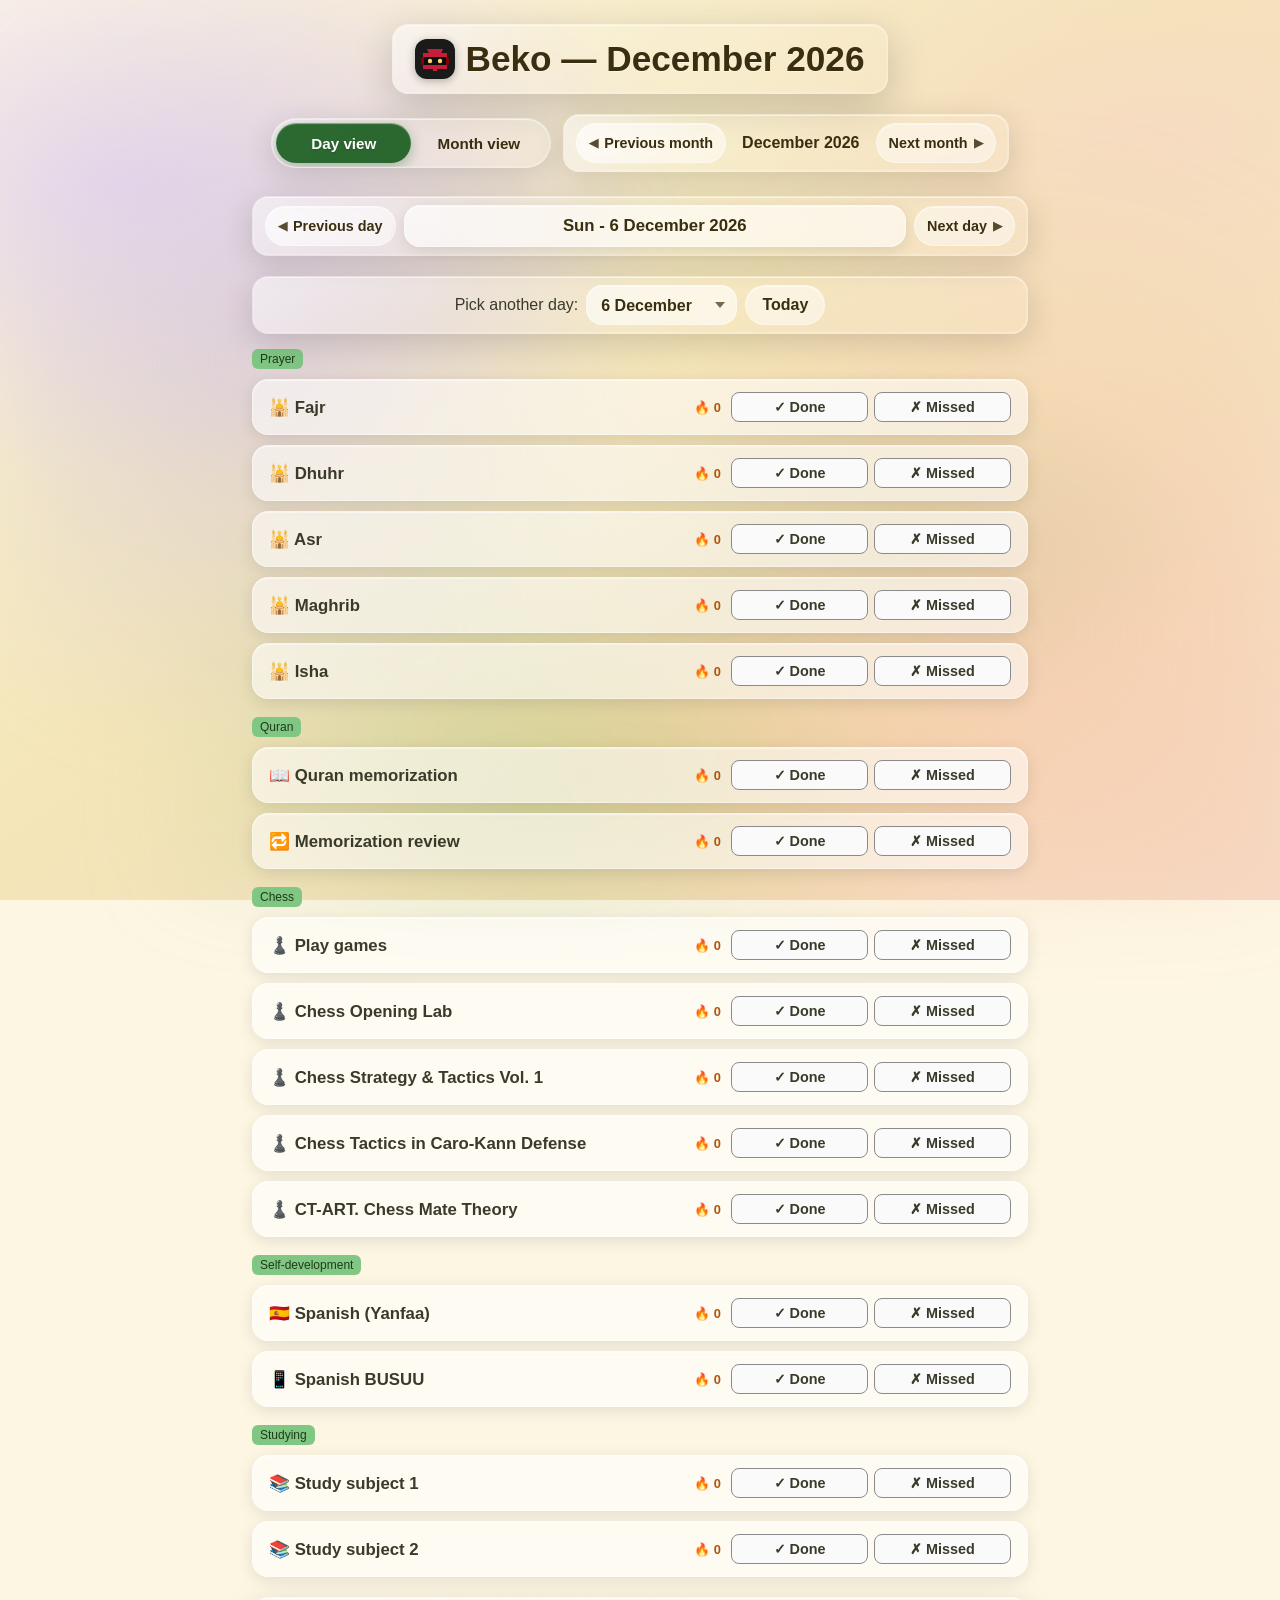
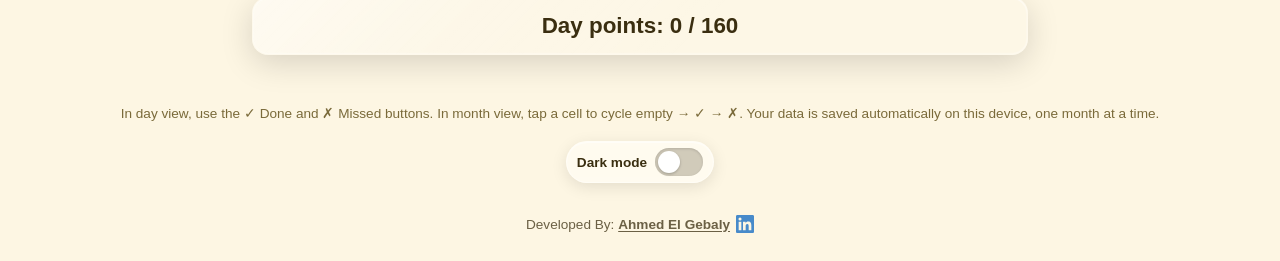
==== beko.html @ f01efa4e "Add Memo and Beko tracker pages; update index Add two full tracker pages: beko.html and memo.html (m" ====
<!DOCTYPE html>
<html lang="en" dir="ltr">
<head>
<meta charset="UTF-8">
<meta name="viewport" content="width=device-width, initial-scale=1.0">
<title>Beko Tracker</title>
<meta name="description" content="Monthly habit tracker — track your habits daily and monthly with Beko. Follow progress, day and month views, and local saving for your data.">
<meta name="theme-color" content="#1b5e20">

<!-- Open Graph (Facebook, WhatsApp, Telegram) -->
<meta property="og:type" content="website">
<meta property="og:site_name" content="Beko Tracker">
<meta property="og:locale" content="en_US">
<meta property="og:title" content="Beko Tracker">
<meta property="og:description" content="Track your habits daily and monthly — day and month views, progress summary, and local saving for your data.">
<meta property="og:url" content="https://ahmedgebaly.github.io/Trackers/">
<meta property="og:image" content="https://ahmedgebaly.github.io/Trackers/og-image.jpg">
<meta property="og:image:secure_url" content="https://ahmedgebaly.github.io/Trackers/og-image.jpg">
<meta property="og:image:type" content="image/jpeg">
<meta property="og:image:width" content="1200">
<meta property="og:image:height" content="630">
<meta property="og:image:alt" content="Beko Tracker">

<!-- Twitter / X Card -->
<meta name="twitter:card" content="summary_large_image">
<meta name="twitter:title" content="Beko Tracker">
<meta name="twitter:description" content="Track your habits daily and monthly — day and month views, progress summary, and local saving for your data.">
<meta name="twitter:image" content="https://ahmedgebaly.github.io/Trackers/og-image.jpg">
<meta name="twitter:image:alt" content="Beko Tracker">
<style>
  :root{
    --gold:#e8c46b;
    --green:#1b5e20;
    --lightgreen:#81c784;
    --bg1:#fdf6e3;
    --bg2:#f4e6b8;
    --bg-peach:#f7d9c4;
    --bg-lavender:#e4d4f5;
    --red:#d9534f;
    --blue:#3a6fb5;
    --cardbg:#fffdf5;
    --text:#3a3a2a;
    --text-dark:#3a2e10;
    --border:#d8c98a;
    --space-sm:8px;
    --space-md:12px;
    --space-lg:16px;
    --space-xl:24px;
    --radius:8px;
    --radius-md:12px;
    --radius-glass:16px;
    --nav-gap:12px;
    --nav-gap-sm:8px;
    --touch-min:40px;
    --lavender:#c4b5e0;
    --shadow:0 4px 15px rgba(0,0,0,0.1);
    --green-glass:rgba(27,94,32,0.92);
  }
  *{box-sizing:border-box;}
  html{
    overflow-x:hidden;
    max-width:100%;
  }
  body{
    font-family:'Segoe UI',Tahoma,sans-serif;
    background-color:var(--bg1);
    background-image:
      radial-gradient(ellipse 80% 60% at 10% 20%, rgba(228,212,245,0.7), transparent 55%),
      radial-gradient(ellipse 70% 50% at 90% 15%, rgba(247,217,196,0.75), transparent 50%),
      radial-gradient(ellipse 60% 45% at 50% 85%, rgba(232,196,107,0.35), transparent 55%),
      radial-gradient(ellipse 50% 40% at 70% 60%, rgba(143,191,122,0.25), transparent 50%),
      linear-gradient(145deg, var(--bg1) 0%, var(--bg2) 45%, var(--bg-peach) 100%);
    background-attachment:fixed;
    margin:0;padding:0;color:var(--text);
    min-height:100vh;
    position:relative;
    overflow-x:hidden;
    max-width:100%;
  }
  body::before{
    content:"";
    position:fixed;
    inset:0;
    z-index:-1;
    pointer-events:none;
    background:
      radial-gradient(circle at 20% 40%, rgba(196,181,224,0.45), transparent 35%),
      radial-gradient(circle at 80% 70%, rgba(247,180,150,0.35), transparent 40%),
      radial-gradient(circle at 40% 90%, rgba(143,191,122,0.3), transparent 35%);
    filter:blur(40px);
  }
  .liquid-glass{
    position:relative;
    isolation:isolate;
    background:rgba(255,255,255,0.12);
    backdrop-filter:blur(12px) saturate(180%) brightness(1.08);
    -webkit-backdrop-filter:blur(12px) saturate(180%) brightness(1.08);
    border:1px solid rgba(255,255,255,0.25);
    border-radius:var(--radius-glass);
    box-shadow:
      0 8px 32px rgba(0,0,0,0.15),
      inset 0 1px 1px rgba(255,255,255,0.6),
      inset 0 -1px 1px rgba(255,255,255,0.25),
      inset 1px 0 1px rgba(255,255,255,0.15),
      inset -1px 0 1px rgba(255,255,255,0.15);
    transition:all 0.25s ease;
  }
  .liquid-glass::after{
    content:"";
    position:absolute;
    inset:0;
    z-index:-1;
    border-radius:inherit;
    background:linear-gradient(135deg,
      rgba(255,255,255,0.45), rgba(255,255,255,0.08) 28%, transparent 58%);
    mix-blend-mode:screen;
    pointer-events:none;
  }
  .liquid-glass-lite{
    position:relative;
    isolation:isolate;
    background:rgba(255,255,255,0.55);
    backdrop-filter:blur(4px) saturate(140%);
    -webkit-backdrop-filter:blur(4px) saturate(140%);
    border:1px solid rgba(255,255,255,0.4);
    border-radius:var(--radius-glass);
    box-shadow:
      0 4px 16px rgba(0,0,0,0.1),
      inset 0 1px 1px rgba(255,255,255,0.55);
    transition:background-color 0.2s ease, box-shadow 0.2s ease, transform 0.15s ease;
  }
  @supports (backdrop-filter: url(#liquid-refract)){
    .liquid-glass{
      backdrop-filter:blur(4px) url(#liquid-refract);
      -webkit-backdrop-filter:blur(4px) url(#liquid-refract);
    }
  }
  @supports not (backdrop-filter: blur(1px)){
    .liquid-glass{
      background:rgba(255,253,245,0.92);
      backdrop-filter:none;
      -webkit-backdrop-filter:none;
    }
    .liquid-glass-lite{
      background:rgba(255,253,245,0.95);
      backdrop-filter:none;
      -webkit-backdrop-filter:none;
    }
  }
  html.theme-dark{
    --gold:#c9a84a;
    --green:#6bb86e;
    --lightgreen:#81c784;
    --bg1:#12141a;
    --bg2:#1a1d26;
    --bg-peach:#2a2230;
    --bg-lavender:#1e2438;
    --red:#e07a7a;
    --blue:#6ea8e8;
    --cardbg:#1e222c;
    --text:#e8e6e0;
    --text-dark:#f5f2ea;
    --border:#3a4050;
    --lavender:#9b8ec4;
    --green-glass:rgba(107,184,110,0.55);
    --shadow:0 8px 28px rgba(0,0,0,0.45);
  }
  html.theme-dark body{
    background-color:var(--bg1);
    background-image:
      radial-gradient(ellipse 80% 60% at 10% 20%, rgba(90,70,140,0.35), transparent 55%),
      radial-gradient(ellipse 70% 50% at 90% 15%, rgba(80,50,70,0.4), transparent 50%),
      radial-gradient(ellipse 60% 45% at 50% 85%, rgba(27,94,32,0.22), transparent 55%),
      radial-gradient(ellipse 50% 40% at 70% 60%, rgba(60,90,140,0.2), transparent 50%),
      linear-gradient(145deg, var(--bg1) 0%, var(--bg2) 45%, #161820 100%);
  }
  html.theme-dark body::before{
    background:
      radial-gradient(circle at 20% 40%, rgba(107,184,110,0.18), transparent 35%),
      radial-gradient(circle at 80% 70%, rgba(155,142,196,0.22), transparent 40%),
      radial-gradient(circle at 40% 90%, rgba(201,168,74,0.15), transparent 35%);
  }
  html.theme-dark .liquid-glass{
    background:rgba(255,255,255,0.08);
    border-color:rgba(255,255,255,0.18);
  }
  html.theme-dark .liquid-glass-lite{
    background:rgba(255,255,255,0.12);
    border-color:rgba(255,255,255,0.22);
  }
  html.theme-dark .nav-step-btn,
  html.theme-dark .btn-today{
    background:rgba(255,255,255,0.1);
    border-color:rgba(255,255,255,0.22);
    color:var(--text-dark);
  }
  html.theme-dark .nav-step-btn:hover,
  html.theme-dark .btn-today:hover{
    background:rgba(255,255,255,0.18);
  }
  html.theme-dark .select-wrap select{
    background:rgba(255,255,255,0.12);
    border-color:rgba(255,255,255,0.22);
    color:var(--text-dark);
  }
  html.theme-dark .table-wrap.heatmap-glass{
    background:rgba(30,34,44,0.96);
    backdrop-filter:none;
    -webkit-backdrop-filter:none;
  }
  html.theme-dark .table-wrap.heatmap-glass::after{
    display:none;
  }
  html.theme-dark .table-legend-bar{
    background:#1e222c;
    border-color:rgba(255,255,255,0.14);
    box-shadow:0 2px 12px rgba(0,0,0,0.35);
  }
  html.theme-dark .day-header-row th{
    background:#4a3f1f;
  }
  html.theme-dark .day-header-row th.habit-col{
    background:#4a3f1f;
  }
  html.theme-dark .heatmap-glass th,
  html.theme-dark .heatmap-glass td{
    border-color:rgba(255,255,255,0.18);
  }
  html.theme-dark thead th{
    background:#4a3f1f;
    backdrop-filter:none;
    -webkit-backdrop-filter:none;
    transform:translateZ(0);
    -webkit-transform:translateZ(0);
  }
  html.theme-dark .habit-cell{
    background:#1e222c;
    backdrop-filter:none;
    -webkit-backdrop-filter:none;
    transform:translateZ(0);
    -webkit-transform:translateZ(0);
    box-shadow:-1px 0 0 #1e222c, 1px 0 0 #1e222c;
  }
  html.theme-dark th.habit-col{
    background:#4a3f1f;
    backdrop-filter:none;
    -webkit-backdrop-filter:none;
    transform:translateZ(0);
    -webkit-transform:translateZ(0);
    box-shadow:-1px 0 0 #4a3f1f, 1px 0 0 #4a3f1f;
  }
  html.theme-dark .cat-group-row .cat-group-label{
    box-shadow:-1px 0 0 rgba(30,50,32,0.98), 1px 0 0 rgba(30,50,32,0.98);
  }
  html.theme-dark .day-cell.heat-empty{
    background:rgba(60,66,80,0.55);
  }
  html.theme-dark .day-cell.heat-done{
    background:var(--green);
  }
  html.theme-dark .day-cell.heat-missed{
    background:var(--red);
    color:#fff;
  }
  html.theme-dark .day-cell.heat-empty:hover{background:rgba(80,88,104,0.7);}
  html.theme-dark .day-cell.heat-done:hover{background:#5aa35d;}
  html.theme-dark .day-cell.heat-missed:hover{background:#c96b6b;}
  html.theme-dark .day-cell.friday-col.heat-empty{background:rgba(55,60,72,0.6);}
  html.theme-dark .day-cell.friday-col.heat-done{background:var(--green);color:#fff;}
  html.theme-dark .day-cell.friday-col.heat-missed{background:var(--red);color:#fff;}
  html.theme-dark .legend-swatch.empty{background:rgba(60,66,80,0.8);border-color:rgba(100,110,130,0.6);}
  html.theme-dark .legend-swatch.done{background:var(--green);}
  html.theme-dark .day-cell.today-col.heat-done{
    background:var(--green);
    box-shadow:inset 0 0 0 2px #fff;
  }
  html.theme-dark .legend-swatch.missed{background:var(--red);border-color:var(--red);color:#fff;}
  html.theme-dark .day-cell.today-col.heat-missed{
    background:var(--red);
    box-shadow:inset 0 0 0 2px #fff;
  }
  html.theme-dark .points-row td{background:rgba(201,168,74,0.2);}
  html.theme-dark .points-row td.habit-cell{
    background:#3a3420;
    box-shadow:-1px 0 0 #3a3420, 1px 0 0 #3a3420;
  }
  html.theme-dark th.friday-col,
  html.theme-dark td.friday-col,
  html.theme-dark .points-row td.friday-col{
    background:rgba(255,255,255,0.06);
  }
  html.theme-dark thead th.friday-col{
    background:#3f3a28;
  }
  html.theme-dark .cat-group-row .cat-group-label,
  html.theme-dark .cat-group-row .cat-group-span{
    background:rgba(30,50,32,0.98);
    color:#c8efc0;
  }
  html.theme-dark .habit-streak{color:#f0c14b;}
  html.theme-dark .modal{
    background:rgba(30,34,44,0.95);
    color:var(--text);
  }
  html.theme-dark .footer-note{color:rgba(232,230,224,0.7);}
  html.theme-dark .view-toggle-pill{
    background:var(--green);
    box-shadow:
      0 4px 14px rgba(107,184,110,0.35),
      inset 0 1px 1px rgba(255,255,255,0.35);
  }
  .theme-switch-wrap{
    display:flex;
    justify-content:center;
    padding:0 var(--space-md) var(--space-xl);
  }
  .theme-switch{
    display:inline-flex;
    align-items:center;
    justify-content:center;
    gap:8px;
    padding:6px 10px;
    border-radius:999px;
    cursor:pointer;
    user-select:none;
    color:var(--text-dark);
    font-weight:600;
    font-size:0.85rem;
    min-height:var(--touch-min);
  }
  .theme-switch-label{white-space:nowrap;}
  .theme-switch input{
    position:absolute;
    opacity:0;
    width:0;
    height:0;
    margin:0;
  }
  .theme-switch-track{
    position:relative;
    flex-shrink:0;
    width:48px;
    height:28px;
    border-radius:999px;
    background:rgba(90,80,50,0.28);
    box-shadow:inset 0 1px 3px rgba(0,0,0,0.15);
    transition:background-color 200ms ease;
  }
  .theme-switch-track::after{
    content:"";
    position:absolute;
    top:3px;
    inset-inline-start:3px;
    width:22px;
    height:22px;
    border-radius:50%;
    background:#fff;
    box-shadow:0 1px 3px rgba(0,0,0,0.25);
    transition:inset-inline-start 200ms ease;
  }
  .theme-switch input:checked + .theme-switch-track{
    background:var(--green);
  }
  .theme-switch input:checked + .theme-switch-track::after{
    inset-inline-start:calc(100% - 25px);
  }
  .theme-switch input:focus-visible + .theme-switch-track{
    outline:2px solid var(--green);
    outline-offset:2px;
  }
  html.theme-dark .theme-switch-track{
    background:rgba(255,255,255,0.2);
  }
  .theme-toggle{
    min-height:var(--touch-min);
    padding:8px 14px;
    border-radius:999px;
    font-weight:600;
    font-size:0.9rem;
    color:var(--text-dark);
    cursor:pointer;
  }
  .theme-toggle:active{transform:scale(0.96);}
  button:focus-visible,
  select:focus-visible,
  input:focus-visible,
  textarea:focus-visible,
  .day-cell:focus-visible{
    outline:2px solid var(--green);
    outline-offset:2px;
  }
  .header{
    text-align:center;
    padding:var(--space-xl) var(--space-md) var(--space-sm);
  }
  .app-title{
    display:inline-flex;
    align-items:center;
    justify-content:center;
    gap:10px;
    font-size:2.2rem;
    color:var(--text-dark);
    text-shadow:0 1px 0 rgba(255,255,255,0.5);
    margin:0 0 var(--space-md);
    padding:14px 22px;
    box-shadow:
      0 12px 40px rgba(0,0,0,0.18),
      inset 0 1px 1px rgba(255,255,255,0.6),
      inset 0 -1px 1px rgba(255,255,255,0.25);
  }
  .app-title-badge{
    display:inline-flex;
    align-items:center;
    justify-content:center;
    width:40px;
    height:40px;
    flex-shrink:0;
    border-radius:12px;
    background:transparent;
    box-shadow:0 2px 8px rgba(0,0,0,0.28);
    overflow:hidden;
  }
  .app-title-badge svg{
    width:40px;
    height:40px;
    display:block;
  }
  .top-bar{
    display:flex;
    justify-content:center;
    align-items:center;
    gap:var(--nav-gap);
    flex-wrap:wrap;
    margin:0 auto var(--space-xl);
    padding:0 var(--space-md);
  }
  select, input[type="number"], input[type="text"], button{
    padding:8px 14px;
    border-radius:var(--radius);
    border:1px solid var(--green);
    font-size:1rem;
    background:var(--cardbg);
    cursor:pointer;
    font-family:inherit;
  }
  input[type="text"]{cursor:text;}
  button.primary{
    background:var(--green);
    color:#fff;
    border:none;
  }
  button.primary:hover{background:#145218;}
  button.danger{
    background:var(--red);
    color:#fff;
    border:none;
  }
  button.danger:hover{background:#c9302c;}
  .view-toggle{
    position:relative;
    display:grid;
    grid-template-columns:1fr 1fr;
    align-items:stretch;
    gap:0;
    padding:4px;
    border-radius:999px;
    min-width:min(100%, 280px);
    overflow:hidden;
  }
  .view-toggle-pill{
    position:absolute;
    inset-block:4px;
    inset-inline-start:4px;
    width:calc(50% - 4px);
    border-radius:999px;
    background:var(--green-glass);
    backdrop-filter:blur(6px) saturate(160%) brightness(1.1);
    -webkit-backdrop-filter:blur(6px) saturate(160%) brightness(1.1);
    box-shadow:
      0 4px 14px rgba(27,94,32,0.35),
      inset 0 1px 1px rgba(255,255,255,0.45);
    transition:transform 280ms cubic-bezier(0.34, 1.56, 0.64, 1);
    pointer-events:none;
    z-index:0;
  }
  .view-toggle[data-mode="month"] .view-toggle-pill{
    transform:translateX(calc(-100% - 4px));
  }
  .view-toggle-btn{
    position:relative;
    z-index:1;
    min-height:var(--touch-min);
    padding:8px 16px;
    border:none;
    border-radius:999px;
    background:transparent;
    color:var(--text-dark);
    font-weight:600;
    font-size:0.95rem;
    transition:color 200ms ease;
  }
  .view-toggle[data-mode="day"] #showDayBtn,
  .view-toggle[data-mode="month"] #showMonthBtn{
    color:#fff;
    text-shadow:0 1px 2px rgba(0,0,0,0.2);
  }
  .nav-step-btn{
    display:inline-flex;
    align-items:center;
    justify-content:center;
    gap:6px;
    min-height:var(--touch-min);
    min-width:var(--touch-min);
    padding:8px 12px;
    border:1px solid rgba(255,255,255,0.4);
    border-radius:999px;
    background:rgba(255,255,255,0.45);
    backdrop-filter:blur(4px) saturate(140%);
    -webkit-backdrop-filter:blur(4px) saturate(140%);
    color:var(--text-dark);
    font-weight:600;
    font-size:0.9rem;
    box-shadow:inset 0 1px 1px rgba(255,255,255,0.5);
    transition:background-color 160ms ease, border-color 160ms ease, transform 0.15s ease;
  }
  .nav-step-btn:hover{
    background:rgba(255,255,255,0.65);
    border-color:rgba(255,255,255,0.55);
  }
  .nav-step-btn:active{
    transform:scale(0.96);
  }
  .nav-step-icon{
    font-size:0.75rem;
    line-height:1;
    opacity:0.85;
  }
  .month-panel{display:none;}
  .month-panel.is-visible{
    display:block;
    animation:view-enter 280ms ease both;
  }
  .day-view{display:none;max-width:800px;margin:0 auto 30px;padding:0 var(--space-md);}
  .day-view.is-visible{
    display:block;
    animation:view-enter 280ms ease both;
  }
  @keyframes view-enter{
    from{opacity:0;transform:translateY(12px);}
    to{opacity:1;transform:translateY(0);}
  }
  .month-heatmap-shell{
    margin:0 var(--space-md) 30px;
    max-width:calc(100% - 2 * var(--space-md));
  }
  .table-wrap{
    overflow-x:auto;
    margin:0;
    max-width:100%;
    padding:var(--space-md);
    -webkit-overflow-scrolling:touch;
  }
  .table-wrap.heatmap-glass{
    /* No horizontal padding — sticky habit column must sit flush (avoids gap while scrolling) */
    padding:var(--space-md) 0;
    background:rgba(255,253,245,0.96);
    border-color:rgba(58,46,16,0.35);
    backdrop-filter:none;
    -webkit-backdrop-filter:none;
  }
  .table-wrap.heatmap-glass::after{
    display:none;
  }
  .table-legend-bar{
    position:sticky;
    top:0;
    z-index:6;
    box-sizing:border-box;
    width:100%;
    padding:10px 12px;
    margin-bottom:8px;
    background:#fffdf5;
    border:1px solid rgba(58,46,16,0.2);
    border-radius:12px;
    box-shadow:0 2px 10px rgba(0,0,0,0.06);
    display:flex;
    justify-content:center;
    align-items:center;
  }
  .table-legend{
    display:flex;
    flex-wrap:nowrap;
    justify-content:center;
    align-items:center;
    gap:14px;
    width:auto;
    margin:0 auto;
    font-size:0.88rem;
    font-weight:600;
    color:var(--text-dark);
    white-space:nowrap;
  }
  .table-legend span{
    display:inline-flex;
    align-items:center;
    gap:5px;
    flex:0 0 auto;
    white-space:nowrap;
  }
  thead tr.day-header-row th{
    top:0;
  }
  thead tr.day-header-row th.habit-col{
    background:#e8c46b;
  }
  .heatmap-glass table{
    border-collapse:separate;
    border-spacing:0;
    width:100%;
    min-width:1100px;
    background:transparent;
    border-radius:12px;
    box-shadow:none;
  }
  table{
    border-collapse:separate;
    border-spacing:0;
    width:100%;
    min-width:1100px;
    background:transparent;
    border-radius:10px;
  }
  th, td{
    border:1px solid rgba(90,80,50,0.45);
    text-align:center;
    padding:6px 4px;
    font-size:0.85rem;
    background:transparent;
  }
  .heatmap-glass th,
  .heatmap-glass td{
    border-color:rgba(58,46,16,0.4);
  }
  thead th{
    background:#e8c46b;
    color:var(--text-dark);
    font-weight:bold;
    position:sticky;
    top:0;
    z-index:2;
    backdrop-filter:none;
    -webkit-backdrop-filter:none;
    transform:translateZ(0);
    -webkit-transform:translateZ(0);
  }
  thead th .day-name,
  thead th .day-num{
    display:block;
    line-height:1.2;
  }
  thead th .day-name{
    font-size:0.7rem;
    font-weight:600;
    opacity:0.85;
  }
  thead th .day-num{
    font-size:0.9rem;
  }
  thead th.habit-col{
    z-index:3;
  }
  .habit-cell, th.habit-col{
    text-align:left;
    padding-left:10px;
    font-weight:bold;
    background:#fffaf0;
    min-width:160px;
    white-space:nowrap;
    position:sticky;
    left:0;
    z-index:1;
    backdrop-filter:none;
    -webkit-backdrop-filter:none;
    transform:translateZ(0);
    -webkit-transform:translateZ(0);
    /* Seal sub-pixel gaps on both sides of the sticky habit column while scrolling */
    box-shadow:-1px 0 0 #fffaf0, 1px 0 0 #fffaf0;
  }
  th.habit-col{
    background:#e8c46b;
    z-index:3;
    box-shadow:-1px 0 0 #e8c46b, 1px 0 0 #e8c46b;
  }
  .habit-streak{
    display:inline-block;
    font-size:0.8rem;
    font-weight:bold;
    color:#b45309;
    margin-inline-start:6px;
    white-space:nowrap;
  }
  .day-cell{
    cursor:pointer;
    font-size:1.1rem;
    user-select:none;
    min-width:32px;
    height:32px;
    transition:background 0.2s, color 0.2s, box-shadow 0.2s;
  }
  .day-cell.heat-empty{
    background:rgba(235,237,240,0.45);
    color:transparent;
    box-shadow:inset 0 0 0 1px rgba(58,46,16,0.2);
  }
  .day-cell.heat-done{
    background:var(--green);
    color:#fff;
    font-weight:bold;
  }
  .day-cell.heat-missed{
    background:var(--red);
    color:#fff;
    font-weight:bold;
  }
  .day-cell.heat-empty:hover{background:rgba(208,215,222,0.65);}
  .day-cell.heat-done:hover{background:#145218;}
  .day-cell.heat-missed:hover{background:#c9302c;}
  .day-cell.today-col.heat-empty{
    box-shadow:inset 0 0 0 2px var(--gold);
  }
  .day-cell.today-col.heat-done{
    box-shadow:inset 0 0 0 2px #fff;
    background:var(--green);
  }
  .day-cell.today-col.heat-missed{
    box-shadow:inset 0 0 0 2px #fff;
    background:var(--red);
  }
  th.today-col{box-shadow:inset 0 -3px 0 var(--green);}
  .mark-check{color:var(--green);font-weight:bold;}
  .legend-swatch{
    display:inline-block;
    width:14px;height:14px;
    border-radius:3px;
    vertical-align:middle;
  }
  .legend-swatch.empty{background:rgba(235,237,240,0.75);border:1px solid rgba(208,215,222,0.9);}
  .legend-swatch.done{background:var(--green);}
  .legend-swatch.missed{background:var(--red);border:1px solid var(--red);color:#fff;font-size:10px;line-height:14px;text-align:center;font-weight:bold;}
  .mark-x{color:var(--red);font-weight:bold;}
  .mark-dash{color:var(--blue);font-weight:bold;}
  .points-row td{background:rgba(255,243,214,0.55);font-weight:bold;}
  .points-row td.habit-cell{
    background:rgba(255,243,214,0.95);
    box-shadow:-1px 0 0 rgba(255,243,214,0.95), 1px 0 0 rgba(255,243,214,0.95);
  }
  th.friday-col,
  td.friday-col,
  .points-row td.friday-col{
    background:rgba(232,232,232,0.4);
  }
  thead th.friday-col{
    background:#d4d0c4;
  }
  .day-cell.friday-col.heat-empty{background:rgba(224,224,224,0.5);}
  .day-cell.friday-col.heat-done{background:var(--green);color:#fff;}
  .day-cell.friday-col.heat-missed{background:var(--red);color:#fff;}
  .day-cell.friday-col.heat-empty:hover{background:rgba(208,215,222,0.65);}
  .day-cell.friday-col.heat-done:hover{background:#145218;}
  .day-cell.friday-col.heat-missed:hover{background:#c9302c;}
  .day-cell.friday-col.today-col.heat-done{
    background:var(--green);
    box-shadow:inset 0 0 0 2px #fff;
  }
  .points-row td.friday-col.today-col{
    background:rgba(224,224,224,0.55);
  }
  th.friday-col.today-col{background:rgba(216,216,216,0.55);}
  thead th.friday-col.today-col{background:#d0ccc0;}
  .cat-group-row .cat-group-label,
  .cat-group-row .cat-group-span{
    background:rgba(232,240,228,0.95);
    font-weight:bold;
    color:#1f3a17;
    padding:8px 12px;
  }
  .cat-group-row .cat-group-label{
    text-align:left;
    z-index:1;
    box-shadow:-1px 0 0 rgba(232,240,228,0.95), 1px 0 0 rgba(232,240,228,0.95);
  }
  .cat-group-row .cat-group-span{
    border-inline-end:none;
  }
  .weekly-section{
    max-width:1300px;
    margin:0 auto 40px;
    padding:0 var(--space-md);
    display:none;
    grid-template-columns:1fr 1fr;
    gap:20px;
  }
  .weekly-section.is-visible{
    display:grid;
    animation:view-enter 320ms ease 40ms both;
  }
  .weekly-card{
    padding:15px;
  }
  .weekly-card h3{
    margin-top:0;
    color:var(--text-dark);
    display:flex;
    flex-wrap:wrap;
    align-items:baseline;
    justify-content:space-between;
    gap:8px;
  }
  .week-numbers{
    font-weight:600;
    color:var(--green);
    font-size:0.9rem;
  }
  textarea{
    width:100%;
    min-height:90px;
    border-radius:var(--radius);
    border:1px solid var(--green);
    padding:8px;
    font-family:inherit;
    resize:vertical;
  }
  .week-points{
    display:flex;
    gap:10px;
    flex-wrap:wrap;
    margin-top:10px;
  }
  .week-points span{
    background:var(--lightgreen);
    color:#1f3a17;
    padding:5px 10px;
    border-radius:6px;
    font-size:0.85rem;
  }
  html.theme-dark .week-points span{
    background:rgba(107,184,110,0.28);
    color:#c8efc0;
  }
  html.theme-dark textarea{
    background:rgba(255,255,255,0.08);
    color:var(--text);
    border-color:var(--green);
  }
  .habit-manager .row{
    display:flex;
    gap:8px;
    margin-bottom:var(--space-md);
    flex-wrap:wrap;
  }
  .habit-list-manage{
    display:flex;
    flex-direction:column;
    gap:6px;
    max-height:240px;
    overflow-y:auto;
    margin-top:var(--space-md);
  }
  .habit-manage-item{
    display:flex;
    align-items:center;
    gap:8px;
    background:#f8f4e8;
    padding:6px 10px;
    border-radius:var(--radius);
  }
  .habit-manage-item input[type="text"]{
    flex:1;
    border:1px solid #ccc;
    border-radius:6px;
    padding:4px 8px;
    min-width:0;
  }
  .habit-manage-item .icon-input{width:56px;flex:0 0 56px;text-align:center;}
  .day-view-header{
    display:flex;
    justify-content:space-between;
    align-items:center;
    margin-bottom:20px;
    gap:var(--nav-gap-sm);
    flex-wrap:nowrap;
    padding:var(--nav-gap-sm) var(--nav-gap);
  }
  .day-view-header .nav-step-btn{
    border:1px solid rgba(255,255,255,0.4);
    background:rgba(255,255,255,0.4);
    flex:0 0 auto;
    white-space:nowrap;
  }
  .day-view-header .nav-step-btn:hover{
    background:rgba(255,255,255,0.65);
    border-color:rgba(255,255,255,0.55);
  }
  .day-date-chip{
    margin:0;
    color:var(--text-dark);
    text-align:center;
    flex:1 1 auto;
    min-width:0;
    padding:10px 16px;
    font-size:1.05rem;
    font-weight:700;
    white-space:nowrap;
    overflow:hidden;
    text-overflow:ellipsis;
  }
  .month-nav-bar{
    display:flex;
    align-items:center;
    gap:var(--nav-gap-sm);
    flex-wrap:wrap;
    justify-content:center;
    padding:var(--nav-gap-sm) var(--nav-gap);
  }
  .month-nav-bar .nav-step-btn{
    border:1px solid rgba(255,255,255,0.4);
    background:rgba(255,255,255,0.4);
  }
  .month-nav-bar .nav-step-btn:hover{
    border-color:rgba(255,255,255,0.55);
    background:rgba(255,255,255,0.65);
  }
  .month-nav-label{
    font-weight:700;
    color:var(--text-dark);
    min-width:7rem;
    text-align:center;
    padding-inline:var(--nav-gap-sm);
  }
  .day-habit-list{
    display:flex;
    flex-direction:column;
    gap:10px;
  }
  .day-habit-item{
    display:flex;
    align-items:center;
    justify-content:space-between;
    padding:12px 16px;
    gap:10px;
    flex-wrap:wrap;
  }
  .day-habit-name{
    font-weight:bold;
    font-size:1.05rem;
    flex:1;
    transition:opacity 180ms ease, color 180ms ease;
  }
  .day-habit-item.is-complete .day-habit-name{
    text-decoration:line-through;
    opacity:0.65;
    color:#5a5a4a;
  }
  .day-habit-cat{
    background:var(--lightgreen);
    color:#1f3a17;
    font-size:0.75rem;
    padding:3px 8px;
    border-radius:6px;
  }
  .day-toggle-group{
    display:grid;
    grid-template-columns:1fr 1fr;
    gap:6px;
    min-width:min(100%, 280px);
  }
  .day-toggle-btn{
    padding:6px 10px;
    border-radius:var(--radius);
    border:1px solid #8a8a8a;
    cursor:pointer;
    background:#fafafa;
    color:#3a3a2a;
    font-size:0.9rem;
    font-weight:bold;
    width:100%;
    text-align:center;
    white-space:nowrap;
    transition:background-color 180ms ease, color 180ms ease, border-color 180ms ease;
  }
  .day-toggle-btn.active-check{
    background:var(--green);
    color:#fff;
    border-color:var(--green);
  }
  .day-toggle-btn.active-x{
    background:var(--red);
    color:#fff;
    border-color:var(--red);
  }
  .day-toggle-btn.active-dash{
    background:var(--blue);
    color:#fff;
    border-color:var(--blue);
  }
  .day-picker-row{
    display:flex;
    justify-content:center;
    align-items:center;
    gap:var(--nav-gap-sm);
    margin-bottom:15px;
    flex-wrap:wrap;
    padding:var(--nav-gap-sm) var(--nav-gap);
  }
  .select-wrap{
    position:relative;
    display:inline-flex;
    align-items:center;
  }
  .select-wrap select{
    appearance:none;
    -webkit-appearance:none;
    min-height:var(--touch-min);
    padding:8px 14px;
    padding-inline-end:2.2rem;
    border:1px solid rgba(255,255,255,0.4);
    border-radius:var(--radius-glass);
    background:rgba(255,255,255,0.55);
    backdrop-filter:blur(4px) saturate(140%);
    -webkit-backdrop-filter:blur(4px) saturate(140%);
    box-shadow:inset 0 1px 1px rgba(255,255,255,0.55);
    color:var(--text-dark);
    font-weight:600;
  }
  .select-wrap::after{
    content:"";
    position:absolute;
    inset-inline-end:12px;
    width:0;
    height:0;
    border-inline:5px solid transparent;
    border-top:6px solid var(--text-dark);
    pointer-events:none;
    opacity:0.7;
    z-index:1;
  }
  .btn-today{
    min-height:var(--touch-min);
    min-width:var(--touch-min);
    padding:8px 16px;
    border:1px solid rgba(255,255,255,0.4);
    border-radius:999px;
    background:rgba(255,255,255,0.45);
    backdrop-filter:blur(4px) saturate(140%);
    -webkit-backdrop-filter:blur(4px) saturate(140%);
    color:var(--text-dark);
    font-weight:600;
    box-shadow:inset 0 1px 1px rgba(255,255,255,0.5);
    transition:background-color 160ms ease, transform 0.15s ease;
  }
  .btn-today:hover{
    background:rgba(255,255,255,0.65);
  }
  .btn-today:active{
    transform:scale(0.96);
  }
  .day-total{
    text-align:center;
    font-size:1.4rem;
    font-weight:bold;
    margin-top:20px;
    padding:15px;
    color:var(--text-dark);
  }
  .month-summary{
    display:none;
    max-width:1300px;
    margin:0 auto 20px;
    padding:0 var(--space-md);
  }
  .month-summary.is-visible{
    display:block;
    animation:view-enter 320ms ease 40ms both;
  }
  .month-summary-card{
    padding:15px;
  }
  .month-summary-card h3{margin-top:0;color:var(--text-dark);}
  .habit-progress-row{
    display:flex;
    align-items:center;
    gap:10px;
    margin-bottom:8px;
  }
  .habit-progress-name{
    min-width:160px;
    font-weight:bold;
    font-size:0.9rem;
  }
  .habit-progress-bar-wrap{
    flex:1;
    background:#eee;
    border-radius:6px;
    overflow:hidden;
    height:16px;
  }
  html.theme-dark .habit-progress-bar-wrap{
    background:rgba(255,255,255,0.16);
  }
  .habit-progress-bar{
    height:100%;
    min-width:0;
    background:var(--green);
    transition:width 0.2s ease;
    border-radius:6px;
  }
  .habit-progress-pct{
    min-width:55px;
    font-size:0.85rem;
    font-weight:bold;
    text-align:left;
  }
  .habit-progress-pct-box{
    display:inline-flex;
    align-items:center;
    justify-content:center;
    min-width:3.2rem;
    padding:4px 8px;
    border-radius:6px;
    border:1px solid var(--border);
    background:#fffaf0;
    color:var(--green);
    font-size:0.85rem;
    font-weight:bold;
    box-shadow:0 1px 2px rgba(0,0,0,0.06);
  }
  .footer-note{
    text-align:center;
    color:#7a6a3a;
    padding:20px;
    font-size:0.85rem;
  }
  .site-footer{
    text-align:center;
    padding:8px var(--space-md) 28px;
    color:var(--text-dark);
    font-size:0.85rem;
    opacity:0.75;
    direction:ltr;
  }
  .site-footer strong{font-weight:700;opacity:1;}
  .site-footer-credit{
    display:inline-flex;
    align-items:center;
    gap:6px;
    direction:ltr;
  }
  .site-footer a{
    color:inherit;
    text-decoration:underline;
    text-underline-offset:2px;
  }
  .site-footer a:hover{color:var(--green);}
  .site-footer .linkedin-icon{
    display:inline-flex;
    align-items:center;
    justify-content:center;
    text-decoration:none;
    color:#0a66c2;
  }
  .site-footer .linkedin-icon:hover{color:#004182;opacity:1;}
  .site-footer .linkedin-icon svg{
    width:18px;
    height:18px;
    display:block;
  }
  html.theme-dark .site-footer{color:rgba(232,230,224,0.75);}
  html.theme-dark .site-footer .linkedin-icon{color:#70b5f9;}
  html.theme-dark .site-footer .linkedin-icon:hover{color:#a8d4ff;}
  .modal-overlay{
    display:none;
    position:fixed;
    inset:0;
    background:rgba(40,30,10,0.45);
    z-index:100;
    align-items:center;
    justify-content:center;
    padding:var(--space-md);
  }
  .modal-overlay.is-open{display:flex;}
  .modal{
    background:var(--cardbg);
    border-radius:12px;
    box-shadow:0 8px 32px rgba(0,0,0,0.25);
    max-width:640px;
    width:100%;
    max-height:90vh;
    overflow-y:auto;
    padding:var(--space-xl);
    position:relative;
  }
  .modal h2{
    margin:0 0 var(--space-lg);
    color:var(--text-dark);
    font-size:1.4rem;
  }
  .modal-section{
    margin-bottom:var(--space-xl);
    padding-bottom:var(--space-lg);
    border-bottom:1px solid var(--border);
  }
  .modal-section:last-child{border-bottom:none;margin-bottom:0;padding-bottom:0;}
  .modal-section h3{
    margin:0 0 var(--space-md);
    font-size:1rem;
    color:var(--text-dark);
  }
  .modal-row{
    display:flex;
    gap:8px;
    flex-wrap:wrap;
    align-items:center;
    margin-bottom:var(--space-sm);
  }
  .modal-close{
    position:absolute;
    top:12px;
    left:12px;
    border:none;
    background:transparent;
    font-size:1.4rem;
    line-height:1;
    cursor:pointer;
    color:var(--text-dark);
    padding:4px 8px;
  }
  .toast{
    position:fixed;
    bottom:24px;
    left:50%;
    transform:translateX(-50%) translateY(80px);
    background:var(--green);
    color:#fff;
    padding:10px 20px;
    border-radius:var(--radius);
    font-weight:bold;
    z-index:200;
    opacity:0;
    transition:opacity 0.25s, transform 0.25s;
    pointer-events:none;
  }
  .toast.is-show{
    opacity:1;
    transform:translateX(-50%) translateY(0);
  }
  .celebration-overlay{
    position:fixed;
    inset:0;
    pointer-events:none;
    z-index:300;
    overflow:hidden;
    display:none;
    align-items:center;
    justify-content:center;
  }
  .celebration-overlay.is-show{display:flex;}
  .celebration-banner{
    position:relative;
    background:var(--green);
    color:#fff;
    padding:22px 36px;
    border-radius:18px;
    font-size:clamp(1.5rem, 4.5vw, 2.4rem);
    font-weight:bold;
    box-shadow:0 12px 36px rgba(0,0,0,0.28);
    opacity:0;
    transform:scale(0.6);
    animation:celebrate-banner 2.4s ease forwards;
    max-width:min(92vw, 560px);
    text-align:center;
    line-height:1.5;
  }
  .celebration-banner.is-encourage{
    background:#c48a1a;
    color:#fffaf0;
  }
  .confetti-piece{
    position:absolute;
    top:-12px;
    width:10px;
    height:14px;
    border-radius:2px;
    opacity:0.95;
    animation:confetti-fall linear forwards;
  }
  @keyframes celebrate-banner{
    0%{opacity:0;transform:scale(0.5);}
    15%{opacity:1;transform:scale(1.1);}
    30%{transform:scale(1);}
    75%{opacity:1;transform:scale(1);}
    100%{opacity:0;transform:scale(0.96);}
  }
  @keyframes confetti-fall{
    0%{transform:translate3d(0,0,0) rotate(0deg);opacity:1;}
    100%{transform:translate3d(var(--drift),110vh,0) rotate(720deg);opacity:0;}
  }
  @media (prefers-reduced-motion: reduce){
    .celebration-banner,
    .confetti-piece{animation:none;opacity:0;}
    .day-view.is-visible,
    .month-panel.is-visible,
    .month-summary.is-visible,
    .weekly-section.is-visible{
      animation:none;
    }
  }
  @media(min-width:901px){
    .month-heatmap-shell{
      max-width:calc(100% - 24px);
      margin-inline:12px;
    }
    .table-wrap{
      overflow-x:auto;
      max-width:100%;
      width:auto;
      margin-inline:0;
      padding:var(--space-md);
    }
    .table-wrap.heatmap-glass{
      padding:var(--space-md) 0;
    }
    table{
      min-width:0;
      table-layout:fixed;
      width:100%;
    }
    th, td{
      padding:4px 1px;
      font-size:0.75rem;
    }
    .habit-cell, th.habit-col{
      min-width:0;
      width:9.5rem;
      padding:4px 6px;
      white-space:nowrap;
      overflow:hidden;
      text-overflow:ellipsis;
      position:sticky;
      left:0;
    }
    .day-cell{
      min-width:0;
      width:auto;
      font-size:0.95rem;
      padding:4px 0;
    }
    thead th:not(.habit-col){
      width:auto;
      padding:4px 0;
    }
    thead th .day-name{font-size:0.65rem;}
    thead th .day-num{font-size:0.8rem;}
    .weekly-section{
      max-width:none;
    }
  }
  @media(max-width:700px){
    .weekly-section.is-visible{grid-template-columns:1fr;}
    .header .app-title{font-size:1.6rem;}
    .app-title-badge{width:34px;height:34px;border-radius:10px;}
    .app-title-badge svg{width:34px;height:34px;}
    .day-view-header{
      gap:6px;
      padding:6px 8px;
    }
    .day-view-header .nav-step-btn{
      padding:8px 10px;
      font-size:0.8rem;
    }
    .day-date-chip{
      padding:8px 10px;
      font-size:0.9rem;
    }
    .day-picker-row{
      gap:8px;
      padding:8px;
    }
    .habit-cell, th.habit-col{min-width:120px;}
    .table-legend{
      gap:8px;
      font-size:0.78rem;
    }
    .table-legend-bar{
      padding-block:6px;
    }
    .habit-progress-row{
      display:grid;
      grid-template-columns:7.5rem minmax(3.25rem, 1fr) auto auto auto;
      align-items:center;
      gap:8px;
    }
    .habit-progress-name{
      min-width:0;
      max-width:none;
      overflow:hidden;
      text-overflow:ellipsis;
      white-space:nowrap;
    }
    .habit-progress-bar-wrap{
      flex:unset;
      width:100%;
      min-width:0;
    }
    .habit-progress-pct{
      min-width:0;
      white-space:nowrap;
    }
    .day-habit-item{
      display:grid;
      grid-template-columns:1fr auto;
      grid-template-areas:
        "name streak"
        "toggles toggles";
      align-items:center;
      gap:10px;
    }
    .day-habit-item .day-habit-name{
      grid-area:name;
      flex:none;
      min-width:0;
    }
    .day-habit-item .habit-streak{
      grid-area:streak;
    }
    .day-habit-item .day-toggle-group{
      grid-area:toggles;
      min-width:0;
      width:100%;
    }
  }
</style>
</head>
<body>

<svg width="0" height="0" style="position:absolute" aria-hidden="true" focusable="false">
  <filter id="liquid-refract" x="0" y="0" width="100%" height="100%">
    <feTurbulence type="fractalNoise" baseFrequency="0.008 0.008"
      numOctaves="2" seed="4" result="noise" />
    <feGaussianBlur in="noise" stdDeviation="2" result="blurred" />
    <feDisplacementMap in="SourceGraphic" in2="blurred" scale="40"
      xChannelSelector="R" yChannelSelector="G" />
  </filter>
</svg>

<div class="header">
  <h1 class="app-title liquid-glass">
    <span class="app-title-badge" aria-hidden="true" title="Ninjago">
      <svg viewBox="0 0 40 40" fill="none" xmlns="http://www.w3.org/2000/svg" aria-hidden="true">
        <!-- Ninjago-inspired ninja mark (fan art style, not official LEGO) -->
        <rect width="40" height="40" rx="8" fill="#1a1a1a"/>
        <path d="M8 14h24v16H8z" fill="#c41e3a"/>
        <path d="M8 18h24v8H8z" fill="#0d0d0d"/>
        <circle cx="15" cy="22" r="2.2" fill="#f5d76e"/>
        <circle cx="25" cy="22" r="2.2" fill="#f5d76e"/>
        <path d="M12 10h16l-2 5H14l-2-5z" fill="#c41e3a"/>
        <path d="M18 28h4v4h-4z" fill="#c41e3a"/>
        <path d="M6 20c0-1 1-2 2-2h1v8H8c-1 0-2-1-2-2v-4z" fill="#8b0000"/>
        <path d="M34 20c0-1-1-2-2-2h-1v8h1c1 0 2-1 2-2v-4z" fill="#8b0000"/>
      </svg>
    </span>
    <span id="appTitle">Beko Tracker</span>
  </h1>
</div>

<div class="top-bar">
  <div class="view-toggle liquid-glass" id="viewToggle" data-mode="day" role="group" aria-label="View mode">
    <span class="view-toggle-pill" aria-hidden="true"></span>
    <button class="view-toggle-btn" id="showDayBtn" type="button" aria-pressed="true">Day view</button>
    <button class="view-toggle-btn" id="showMonthBtn" type="button" aria-pressed="false">Month view</button>
  </div>
  <div class="month-nav-bar liquid-glass" aria-label="Month navigation">
    <button type="button" id="prevMonthBtn" class="nav-step-btn">
      <span class="nav-step-icon" aria-hidden="true">◀</span> Previous month
    </button>
    <span id="monthNavTitle" class="month-nav-label"></span>
    <button type="button" id="nextMonthBtn" class="nav-step-btn">
      Next month <span class="nav-step-icon" aria-hidden="true">▶</span>
    </button>
  </div>
  <button type="button" id="settingsBtn" class="theme-toggle liquid-glass-lite" style="display: none;" aria-label="Settings">⚙ Settings</button>
</div>

<div class="day-view" id="dayView">
  <div class="day-view-header liquid-glass">
    <button type="button" id="prevDayBtn" class="nav-step-btn">
      <span class="nav-step-icon" aria-hidden="true">◀</span> Previous day
    </button>
    <h2 id="dayViewTitle" class="day-date-chip liquid-glass-lite"></h2>
    <button type="button" id="nextDayBtn" class="nav-step-btn">
      Next day <span class="nav-step-icon" aria-hidden="true">▶</span>
    </button>
  </div>
  <div class="day-picker-row liquid-glass">
    <label for="daySelect">Pick another day:</label>
    <div class="select-wrap">
      <select id="daySelect"></select>
    </div>
    <button type="button" id="goTodayBtn" class="btn-today">Today</button>
  </div>
  <div class="day-habit-list" id="dayHabitList"></div>
  <div class="day-total liquid-glass" id="dayTotal"></div>
</div>

<div class="month-panel" id="monthPanel">
  <div class="month-heatmap-shell">
    <div class="table-legend-bar" id="tableLegendBar">
      <div class="table-legend" aria-hidden="true">
        <span><span class="legend-swatch empty"></span> Unmarked</span>
        <span><span class="legend-swatch done"></span> ✓ Done</span>
        <span><span class="legend-swatch missed">✗</span> Missed</span>
      </div>
    </div>
    <div class="table-wrap liquid-glass heatmap-glass">
      <table id="trackerTable">
        <thead>
          <tr id="headerRow" class="day-header-row"></tr>
        </thead>
        <tbody id="tableBody"></tbody>
      </table>
    </div>
  </div>

  <div class="month-summary" id="monthSummary">
    <div class="month-summary-card liquid-glass">
      <h3>Monthly progress by habit</h3>
      <div id="monthSummaryList"></div>
    </div>
  </div>

  <div class="weekly-section" id="weeklySection"></div>
</div>

<div class="footer-note" id="footerNote">
  In day view, use the ✓ Done and ✗ Missed buttons. In month view, tap a cell to cycle empty → ✓ → ✗. Your data is saved automatically on this device, one month at a time.
</div>

<div class="theme-switch-wrap">
  <label class="theme-switch liquid-glass-lite" for="themeToggle">
    <span class="theme-switch-label" id="themeSwitchLabel">Dark mode</span>
    <input type="checkbox" id="themeToggle" role="switch" aria-checked="false">
    <span class="theme-switch-track" aria-hidden="true"></span>
  </label>
</div>

<footer class="site-footer" dir="ltr">
  Developed By:
  <span class="site-footer-credit">
    <strong>
      <a href="https://www.linkedin.com/in/ahmedgebaly/" target="_blank" rel="noopener noreferrer">Ahmed El Gebaly</a>
    </strong>
    <a class="linkedin-icon" href="https://www.linkedin.com/in/ahmedgebaly/" target="_blank" rel="noopener noreferrer" aria-label="LinkedIn — Ahmed El Gebaly">
      <svg viewBox="0 0 24 24" fill="currentColor" xmlns="http://www.w3.org/2000/svg" aria-hidden="true">
        <path d="M20.45 20.45h-3.55v-5.57c0-1.33-.02-3.04-1.85-3.04-1.85 0-2.14 1.45-2.14 2.94v5.67H9.35V9h3.41v1.56h.05c.47-.9 1.64-1.85 3.37-1.85 3.6 0 4.27 2.37 4.27 5.46v6.28zM5.34 7.43a2.06 2.06 0 1 1 0-4.12 2.06 2.06 0 0 1 0 4.12zM7.12 20.45H3.56V9h3.56v11.45zM22.23 0H1.77C.79 0 0 .77 0 1.73v20.54C0 23.23.79 24 1.77 24h20.45c.98 0 1.78-.77 1.78-1.73V1.73C24 .77 23.2 0 22.23 0z"/>
      </svg>
    </a>
  </span>
</footer>

<div class="modal-overlay" id="settingsModal" role="dialog" aria-modal="true" aria-labelledby="settingsTitle">
  <div class="modal">
    <button type="button" class="modal-close" id="closeSettingsBtn" aria-label="Close">×</button>
    <h2 id="settingsTitle">Settings</h2>

    <div class="modal-section">
      <h3>Period</h3>
      <div class="modal-row">
        <label>Month:
          <select id="monthSelect"></select>
        </label>
        <label>Year:
          <input type="number" id="yearInput" value="2026" min="2000" max="2100" style="width:90px;">
        </label>
        <button class="primary" type="button" id="loadBtn">Load</button>
        <button class="danger" type="button" id="resetBtn">Clear month data</button>
      </div>
    </div>

    <div class="modal-section">
      <h3>Data</h3>
      <div class="modal-row">
        <button type="button" id="exportBtn">Export JSON</button>
        <button type="button" id="importBtn">Import JSON</button>
        <input type="file" id="importFile" accept=".json" style="display:none;">
      </div>
    </div>

    <div class="modal-section">
      <h3>Habits</h3>
      <div class="habit-manager">
        <div class="row">
          <input type="text" id="newHabitName" placeholder="New habit name" style="flex:2;min-width:120px;">
          <input type="text" id="newHabitCat" placeholder="Category (e.g. Morning)" style="flex:1;min-width:100px;">
          <input type="text" id="newHabitIcon" placeholder="Emoji" style="width:70px;">
          <button class="primary" type="button" id="addHabitBtn">Add habit</button>
        </div>
        <div class="habit-list-manage" id="habitManageList"></div>
      </div>
    </div>
  </div>
</div>

<div class="toast" id="toast" role="status" aria-live="polite"></div>
<div class="celebration-overlay" id="celebrationOverlay" aria-hidden="true">
  <div class="celebration-banner" id="celebrationBanner">🎉 Well done! 100%</div>
</div>

<script src="Beko.js"></script>
<script>
const MONTH_NAMES = ["January","February","March","April","May","June","July","August","September","October","November","December"];
const DAY_NAMES = ["Sun","Mon","Tue","Wed","Thu","Fri","Sat"];

const MARK_SYMBOL = {"":"", "check":"✓", "x":"✗"};
const MARK_CLASS = {"":"", "check":"mark-check", "x":"mark-x"};
const MARK_LABEL = {"":"Unmarked", "check":"Done", "x":"Missed"};

function normalizeMark(mark){
  if(mark === "check") return "check";
  if(mark === "x") return "x";
  return "";
}

function habitPointValue(habit){
  return habit.points ?? 10;
}

function pointsForMark(habit, mark){
  return normalizeMark(mark) === "check" ? habitPointValue(habit) : 0;
}

function maxDayPoints(){
  return state.habits.reduce((sum, h) => sum + habitPointValue(h), 0);
}

function getDayPoints(day){
  let earnedPoints = 0;
  state.habits.forEach((h, hIdx) => {
    earnedPoints += pointsForMark(h, state.marks[`${hIdx}_${day}`] || "");
  });
  const possibleDayPoints = maxDayPoints();
  return {
    earnedPoints,
    possibleDayPoints,
    total: earnedPoints,
    max: possibleDayPoints,
    perfect: possibleDayPoints > 0 && earnedPoints >= possibleDayPoints
  };
}

function formatEarnedPossible(earned, possible){
  return toArabicDigits(`${earned} / ${possible}`);
}

function isMobileViewport(){
  return window.matchMedia("(max-width:700px)").matches;
}

/** Month heatmap/summary: earned only on mobile, earned/possible on larger screens. */
function formatMonthPointsDisplay(earned, possible){
  if(!possible || isMobileViewport()) return toArabicDigits(earned);
  return formatEarnedPossible(earned, possible);
}

/** Self-tests: earned/possible and category subtotals across Morning, Noon, Growth, Before sleep */
function runPointsSelfTests(){
  const fixtureHabits = [
    {name:"A", cat:"Morning", points:10},
    {name:"B", cat:"Noon", points:10},
    {name:"C", cat:"Growth", points:10},
    {name:"D", cat:"Before sleep", points:10},
    {name:"E", cat:"Before sleep", points:0}
  ];
  const fixtureMarks = {"0_1":"check", "1_1":"check", "2_1":"", "3_1":"check", "4_1":"check"};
  const savedHabits = state.habits;
  const savedMarks = state.marks;
  state.habits = fixtureHabits;
  state.marks = fixtureMarks;

  const possibleDayPoints = maxDayPoints();
  console.assert(possibleDayPoints === 40, "possibleDayPoints should be 40 (4×10 + 0)");

  let earnedPoints = 0;
  const byCat = {};
  fixtureHabits.forEach((h, hIdx) => {
    const pts = pointsForMark(h, fixtureMarks[`${hIdx}_1`] || "");
    earnedPoints += pts;
    byCat[h.cat] = (byCat[h.cat] || 0) + pts;
  });
  console.assert(earnedPoints === 30, "earnedPoints should be 30 (A+B+D)");
  console.assert(byCat["Morning"] === 10, "Morning subtotal");
  console.assert(byCat["Noon"] === 10, "Noon subtotal");
  console.assert(byCat["Growth"] === 0, "Growth subtotal");
  console.assert(byCat["Before sleep"] === 10, "Before sleep subtotal (D=10, E=0)");
  const catSum = Object.values(byCat).reduce((a, b) => a + b, 0);
  console.assert(catSum === earnedPoints, "category subtotals must equal day earned");

  const day = getDayPoints(1);
  console.assert(day.earnedPoints === earnedPoints && day.possibleDayPoints === possibleDayPoints,
    "getDayPoints earned/possible mismatch");

  state.habits = savedHabits;
  state.marks = savedMarks;
}

const CELEBRATION_MESSAGES = [
  "Well done! You finished the day at 100%",
  "Amazing! A perfect day",
  "Proud of you — you got everything done today",
  "Excellent! Keep this rhythm going",
  "You're today's champion",
  "A full win that deserves a celebration",
  "A perfect day — beautifully done",
  "Every habit checked off successfully",
  "This is real commitment",
  "Congrats! A day with nothing left undone",
  "Your performance today is inspiring",
  "Peak focus and follow-through",
  "You completed the mission with excellence",
  "A golden day in your record",
  "You're on the right path",
  "A small win today builds a big habit",
  "Congratulations on a complete day",
  "Today was entirely yours",
  "Strong, organized, and done",
  "Great choices and great consistency",
  "A day that earns a gold star",
  "Outstanding — a complete finish",
  "Every point you earned was deserved",
  "You finished the race all the way",
  "This discipline deserves recognition",
  "A complete day means more confidence",
  "You impressed yourself today",
  "Nothing missing... wonderful!",
  "From peak to peak",
  "Today's success starts right here",
  "You're proving what you can do",
  "Your habits thank you today",
  "A clean day with no gaps",
  "Great consistency",
  "This is what excellence looks like",
  "You closed the loop successfully",
  "A 100% result deserves a smile",
  "Today you beat procrastination",
  "Iron will showed up today",
  "Every habit got its due",
  "A day to write in bold",
  "Clear, tangible progress",
  "You're making a daily difference",
  "Blessed persistence — keep going",
  "A full day means peace of mind",
  "Strong performance through the last habit",
  "A level worth aspiring to",
  "You finished the day like a pro",
  "The joy of full completion",
  "No shortcuts — just results",
  "You're closer to your goal now",
  "A day worth applause",
  "You stayed consistent and succeeded",
  "Great management of time and energy",
  "Every box shines today",
  "A beautiful personal victory",
  "A golden day in your tracking",
  "You proved your discipline today",
  "Congrats on a total completion",
  "Strong habits start with days like this",
  "Today was your best version",
  "You're building a better you",
  "An achievement worth a moment of pride",
  "You didn't leave anything short today",
  "This is a winner's rhythm",
  "A complete day = complete confidence",
  "Awesome! Carry the same strength tomorrow",
  "Every ✓ is a small success story",
  "You closed the day on a high note",
  "Today's work lifts the mood",
  "A day without excuses",
  "This is keeping a promise to yourself",
  "You finished — you earned the celebration",
  "From the heart: very well done",
  "Another day added to your win streak",
  "Peak daily mastery",
  "Every habit done the right way",
  "You're building a winning habit",
  "Quiet, powerful success",
  "Today you showed up for yourself",
  "A full result that suits you",
  "Nothing beats 100%",
  "A complete day lights up the week",
  "Well done staying committed to the end",
  "This discipline builds the future",
  "A small joy... a big impact",
  "You finished the day with confidence",
  "You deserve this good feeling",
  "A perfect day in the achievement log",
  "Every step today was intentional",
  "Congrats on the perseverance",
  "You brightened your day with progress",
  "This is calm, serious focus",
  "A full day with nothing missing",
  "You're at your best today",
  "Great priority management",
  "Today's success fuels a better tomorrow",
  "You finished proud of what you did",
  "A day to tell with pride",
  "Warm congratulations on 100%"
];

function randomCelebrationMessage(){
  return CELEBRATION_MESSAGES[Math.floor(Math.random() * CELEBRATION_MESSAGES.length)];
}

function playCenteredMessage(message, options = {}){
  const emoji = options.emoji || "🎉";
  const withConfetti = options.confetti !== false;
  const encourage = !!options.encourage;
  const text = `${emoji} ${message}`;

  if(window.matchMedia('(prefers-reduced-motion: reduce)').matches){
    showToast(text);
    return;
  }
  const overlay = document.getElementById('celebrationOverlay');
  const banner = document.getElementById('celebrationBanner');
  if(!overlay || !banner) return;

  banner.textContent = text;
  banner.classList.toggle('is-encourage', encourage);
  overlay.querySelectorAll('.confetti-piece').forEach(el => el.remove());
  if(withConfetti){
    const colors = ['#1b5e20','#e8c46b','#d9534f','#3a6fb5','#81c784','#ff8a65','#ab47bc'];
    for(let i = 0; i < 48; i++){
      const piece = document.createElement('span');
      piece.className = 'confetti-piece';
      piece.style.left = `${Math.random() * 100}%`;
      piece.style.background = colors[i % colors.length];
      piece.style.animationDuration = `${1.6 + Math.random() * 1.4}s`;
      piece.style.animationDelay = `${Math.random() * 0.35}s`;
      piece.style.setProperty('--drift', `${(Math.random() * 160) - 80}px`);
      piece.style.width = `${6 + Math.random() * 8}px`;
      piece.style.height = `${8 + Math.random() * 10}px`;
      overlay.appendChild(piece);
    }
  }

  banner.style.animation = 'none';
  void banner.offsetWidth;
  banner.style.animation = '';
  overlay.classList.add('is-show');
  clearTimeout(playCenteredMessage._t);
  playCenteredMessage._t = setTimeout(() => {
    overlay.classList.remove('is-show');
    overlay.querySelectorAll('.confetti-piece').forEach(el => el.remove());
  }, 5000);
}

let lastCelebrationTime = 0;

function playCelebration(){
  const now = Date.now();
  const withConfetti = now - lastCelebrationTime >= 1500;
  if(withConfetti) lastCelebrationTime = now;
  playCenteredMessage(randomCelebrationMessage(), { emoji: "🎉", confetti: withConfetti, encourage: false });
}

function celebrateIfNewlyPerfect(day, wasPerfect){
  if(wasPerfect) return;
  if(getDayPoints(day).perfect) playCelebration();
}

const HALF_X_ENCOURAGEMENT_MESSAGES = [
  "It's okay — tomorrow is a fresh chance",
  "You're still on the path; keep going",
  "A hard day doesn't erase your progress",
  "Take a breath… and gently start again",
  "Every attempt brings you closer to your habit",
  "Falling short today doesn't mean failure",
  "Well done for facing what wasn't finished",
  "Tomorrow you can complete more",
  "Being kind to yourself is part of discipline",
  "A small step tomorrow can make a difference"
];

function randomHalfXMessage(){
  return HALF_X_ENCOURAGEMENT_MESSAGES[Math.floor(Math.random() * HALF_X_ENCOURAGEMENT_MESSAGES.length)];
}

function dayXRatio(day){
  let scored = 0;
  let xCount = 0;
  state.habits.forEach((h, hIdx) => {
    if(habitPointValue(h) <= 0) return;
    scored++;
    if(normalizeMark(state.marks[`${hIdx}_${day}`] || "") === "x") xCount++;
  });
  if(!scored) return 0;
  return xCount / scored;
}

function encourageIfHalfX(day, wasAtLeastHalf){
  if(wasAtLeastHalf) return;
  if(dayXRatio(day) >= 0.5){
    playCenteredMessage(randomHalfXMessage(), { emoji: "💛", confetti: false, encourage: true });
  }
}

function syncHabitPointsFromDefaults(habits){
  const byName = {};
  DEFAULT_HABITS.forEach(h => {
    if(Object.prototype.hasOwnProperty.call(h, "points")) byName[h.name] = h.points;
  });
  habits.forEach(h => {
    if(Object.prototype.hasOwnProperty.call(byName, h.name)) h.points = byName[h.name];
  });
  return habits;
}

let state = {
  habits: JSON.parse(JSON.stringify(DEFAULT_HABITS)),
  marks: {},
  weekly: {},
  longestStreaks: {}
};

let currentDay = new Date().getDate();
let viewMode = "day";
let weeklyBuiltFor = null;

const VIEW_MODE_KEY = "tracker_view_mode";
const THEME_KEY = "tracker_theme";

function applyTheme(theme){
  const isDark = theme === "dark";
  document.documentElement.classList.toggle("theme-dark", isDark);
  safeSetItem(THEME_KEY, isDark ? "dark" : "light");
  const input = document.getElementById("themeToggle");
  if(input){
    input.checked = isDark;
    input.setAttribute("aria-checked", isDark ? "true" : "false");
  }
  const label = document.getElementById("themeSwitchLabel");
  if(label) label.textContent = isDark ? "Light mode" : "Dark mode";
  // Refresh month heatmap so sticky/legend paints pick up theme tokens
  if(viewMode === "month"){
    renderTable();
    renderMonthSummary();
    updateWeeklyPoints();
  }
}

function initTheme(){
  let theme = null;
  try{ theme = localStorage.getItem(THEME_KEY); }catch(e){}
  if(theme !== "dark" && theme !== "light"){
    theme = window.matchMedia("(prefers-color-scheme: dark)").matches ? "dark" : "light";
  }
  applyTheme(theme);
}

function storageKey(year, month){
  return `beko_tracker_${year}_${String(month+1).padStart(2,'0')}`;
}

function daysInMonth(year, month){
  return new Date(year, month+1, 0).getDate();
}

function ensureLongestStreaks(){
  if(!state.longestStreaks || typeof state.longestStreaks !== "object"){
    state.longestStreaks = {};
  }
}

function habitStreakKey(habit){
  return habit?.name || "";
}

function getMarksSnapshot(year, month){
  const cur = getCurrentYearMonth();
  if(year === cur.year && month === cur.month){
    return { marks: state.marks, habits: state.habits };
  }
  const raw = localStorage.getItem(storageKey(year, month));
  if(!raw) return { marks: {}, habits: [] };
  try{
    const parsed = JSON.parse(raw);
    return { marks: parsed.marks || {}, habits: parsed.habits || [] };
  }catch(e){
    return { marks: {}, habits: [] };
  }
}

function isHabitCheckedOn(habitName, year, month, day){
  const { marks, habits } = getMarksSnapshot(year, month);
  const hIdx = habits.findIndex(h => h.name === habitName);
  if(hIdx < 0) return false;
  return normalizeMark(marks[`${hIdx}_${day}`] || "") === "check";
}

/** Consecutive completes walking backward from today; resets on any miss. */
function getCurrentStreak(hIdx){
  const habit = state.habits[hIdx];
  if(!habit) return 0;
  const name = habit.name;
  const now = new Date();
  let y = now.getFullYear();
  let m = now.getMonth();
  let d = now.getDate();
  let streak = 0;
  for(let i = 0; i < 400; i++){
    if(!isHabitCheckedOn(name, y, m, d)) break;
    streak++;
    d -= 1;
    if(d < 1){
      m -= 1;
      if(m < 0){ m = 11; y -= 1; }
      d = daysInMonth(y, m);
    }
  }
  return streak;
}

function getLongestStreakInMonth(hIdx){
  const {year, month} = getCurrentYearMonth();
  const nDays = daysInMonth(year, month);
  let longest = 0;
  let run = 0;
  for(let d = 1; d <= nDays; d++){
    if(normalizeMark(state.marks[`${hIdx}_${d}`] || "") === "check"){
      run++;
      if(run > longest) longest = run;
    } else {
      run = 0;
    }
  }
  return longest;
}

function updateLongestStreak(hIdx){
  ensureLongestStreaks();
  const habit = state.habits[hIdx];
  if(!habit) return;
  const key = habitStreakKey(habit);
  const stored = state.longestStreaks[key] || 0;
  state.longestStreaks[key] = Math.max(stored, getCurrentStreak(hIdx), getLongestStreakInMonth(hIdx));
}

function getPersistedLongestStreak(hIdx){
  ensureLongestStreaks();
  const habit = state.habits[hIdx];
  if(!habit) return 0;
  const key = habitStreakKey(habit);
  return Math.max(state.longestStreaks[key] || 0, getLongestStreakInMonth(hIdx), getCurrentStreak(hIdx));
}

function streakBadgeHtml(hIdx){
  const n = getCurrentStreak(hIdx);
  return `<span class="habit-streak" title="Current streak: ${toArabicDigits(n)}">🔥 ${toArabicDigits(n)}</span>`;
}

function runStreakSelfTests(){
  const savedHabits = state.habits;
  const savedMarks = state.marks;
  const savedLongest = state.longestStreaks;
  state.habits = [{name:"Streak test", cat:"Morning", points:10}];
  state.marks = {
    "0_1":"check", "0_2":"check", "0_3":"",
    "0_4":"check", "0_5":"check", "0_6":"check"
  };
  state.longestStreaks = {};
  console.assert(getLongestStreakInMonth(0) === 3, "longest month streak should be 3");
  state.habits = savedHabits;
  state.marks = savedMarks;
  state.longestStreaks = savedLongest;
}

function getCurrentYearMonth(){
  const year = parseInt(document.getElementById('yearInput').value, 10);
  const month = parseInt(document.getElementById('monthSelect').value, 10);
  return {year, month};
}

function setYearMonth(year, month, day){
  while(month < 0){ month += 12; year -= 1; }
  while(month > 11){ month -= 12; year += 1; }
  document.getElementById('yearInput').value = year;
  document.getElementById('monthSelect').value = month;
  const nDays = daysInMonth(year, month);
  if(day != null) currentDay = day;
  if(currentDay > nDays) currentDay = nDays;
  if(currentDay < 1) currentDay = 1;
  loadState();
}

function shiftMonth(delta){
  const {year, month} = getCurrentYearMonth();
  let y = year;
  let m = month + delta;
  while(m < 0){ m += 12; y -= 1; }
  while(m > 11){ m -= 12; y += 1; }
  const now = new Date();
  const day = (viewMode === "day" && y === now.getFullYear() && m === now.getMonth())
    ? now.getDate()
    : 1;
  setYearMonth(y, m, day);
}

function showToast(msg){
  const el = document.getElementById('toast');
  el.textContent = msg;
  el.classList.add('is-show');
  clearTimeout(showToast._t);
  showToast._t = setTimeout(() => el.classList.remove('is-show'), 2200);
}

function escapeAttr(str){
  return String(str ?? "")
    .replace(/&/g, "&amp;")
    .replace(/"/g, "&quot;")
    .replace(/</g, "&lt;")
    .replace(/>/g, "&gt;");
}

function toArabicDigits(value){
  return String(value);
}

function getWeekOfYear(date){
  const d = new Date(Date.UTC(date.getFullYear(), date.getMonth(), date.getDate()));
  const dayNum = d.getUTCDay() || 7;
  d.setUTCDate(d.getUTCDate() + 4 - dayNum);
  const yearStart = new Date(Date.UTC(d.getUTCFullYear(), 0, 1));
  return Math.ceil((((d - yearStart) / 86400000) + 1) / 7);
}

function deleteHabitAt(idx){
  if(!confirm('Delete this habit?')) return;
  state.habits.splice(idx, 1);
  const newMarks = {};
  Object.keys(state.marks).forEach(k => {
    const [hi, day] = k.split('_');
    const hiNum = parseInt(hi, 10);
    if(hiNum === idx) return;
    const newHi = hiNum > idx ? hiNum - 1 : hiNum;
    newMarks[`${newHi}_${day}`] = state.marks[k];
  });
  state.marks = newMarks;
  saveState();
  renderAll();
}

function loadState(){
  const {year, month} = getCurrentYearMonth();
  const raw = localStorage.getItem(storageKey(year, month));
  if(raw){
    try{
      const parsed = JSON.parse(raw);
      state.habits = syncHabitPointsFromDefaults(
        parsed.habits && parsed.habits.length ? parsed.habits : JSON.parse(JSON.stringify(DEFAULT_HABITS))
      );
      state.marks = parsed.marks || {};
      state.weekly = parsed.weekly || {};
      state.longestStreaks = parsed.longestStreaks || {};
    }catch(e){
      state = {habits: JSON.parse(JSON.stringify(DEFAULT_HABITS)), marks:{}, weekly:{}, longestStreaks:{}};
    }
  } else {
    state = {habits: JSON.parse(JSON.stringify(DEFAULT_HABITS)), marks:{}, weekly:{}, longestStreaks:{}};
  }
  ensureLongestStreaks();
  weeklyBuiltFor = null;
  renderAll();
}

function safeSetItem(key, value){
  try{
    localStorage.setItem(key, value);
    return true;
  }catch(err){
    console.error(err);
    showToast('Could not save — storage is full');
    return false;
  }
}

function saveState(){
  const {year, month} = getCurrentYearMonth();
  safeSetItem(storageKey(year, month), JSON.stringify(state));
}

function renderAll(){
  updateAppTitle();
  if(viewMode === "month"){
    renderTable();
    renderWeekly(false);
    renderMonthSummary();
  } else {
    renderDayView();
  }
  renderHabitManageList();
}

function updateAppTitle(){
  const {year, month} = getCurrentYearMonth();
  const label = `${MONTH_NAMES[month]} ${toArabicDigits(year)}`;
  const title = document.getElementById('appTitle');
  if(title){
    title.textContent = `Beko — ${label}`;
  }
  const monthNav = document.getElementById('monthNavTitle');
  if(monthNav) monthNav.textContent = label;
}

function setViewMode(mode){
  viewMode = mode === "month" ? "month" : "day";
  safeSetItem(VIEW_MODE_KEY, viewMode);
  const isDay = viewMode === "day";
  document.getElementById('dayView').classList.toggle('is-visible', isDay);
  document.getElementById('monthPanel').classList.toggle('is-visible', !isDay);
  document.getElementById('monthSummary').classList.toggle('is-visible', !isDay);
  document.getElementById('weeklySection').classList.toggle('is-visible', !isDay);
  const viewToggle = document.getElementById('viewToggle');
  if(viewToggle) viewToggle.dataset.mode = viewMode;
  const dayBtn = document.getElementById('showDayBtn');
  const monthBtn = document.getElementById('showMonthBtn');
  if(dayBtn) dayBtn.setAttribute('aria-pressed', isDay ? 'true' : 'false');
  if(monthBtn) monthBtn.setAttribute('aria-pressed', isDay ? 'false' : 'true');
  if(isDay){
    renderDayView();
  } else {
    renderTable();
    renderWeekly(true);
    renderMonthSummary();
  }
}

function getSavedViewMode(){
  try{
    const saved = localStorage.getItem(VIEW_MODE_KEY);
    if(saved === "month" || saved === "day") return saved;
  }catch(e){}
  return "day";
}

function applyMarkToCell(td, key, mark){
  mark = normalizeMark(mark);
  const heatClass = mark === "check" ? "heat-done" : (mark === "x" ? "heat-missed" : "heat-empty");
  td.className = `day-cell ${heatClass}`;
  if(td.dataset.friday === "1") td.classList.add('friday-col');
  if(td.classList.contains('today-col') || td.dataset.today === "1"){
    td.classList.add('today-col');
  }
  td.textContent = MARK_SYMBOL[mark] || "";
  const hIdx = parseInt(key.split('_')[0], 10);
  const day = parseInt(key.split('_')[1], 10);
  // Theme colors come from CSS (var(--green) / dark overrides) — clear any stale inline fill
  td.style.backgroundColor = "";
  const habitName = state.habits[hIdx]?.name || "Habit";
  const {year, month} = getCurrentYearMonth();
  const status = MARK_LABEL[mark] || "Unmarked";
  const dateLabel = `${toArabicDigits(day)} ${MONTH_NAMES[month]}`;
  const tip = `${habitName} — ${dateLabel}: ${status}`;
  td.setAttribute('aria-label', tip);
  td.title = tip;
}

function cycleMark(key, td){
  const day = parseInt(key.split('_')[1], 10);
  const hIdx = parseInt(key.split('_')[0], 10);
  const wasPerfect = getDayPoints(day).perfect;
  const wasAtLeastHalfX = dayXRatio(day) >= 0.5;
  const current = normalizeMark(state.marks[key] || "");
  const next = current === "" ? "check" : (current === "check" ? "x" : "");
  state.marks[key] = next;
  applyMarkToCell(td, key, next);
  const habitRow = td.closest('tr');
  if(habitRow){
    habitRow.querySelectorAll('td.day-cell[data-key]').forEach(cell => {
      const cellKey = cell.dataset.key;
      applyMarkToCell(cell, cellKey, state.marks[cellKey] || "");
    });
  }
  updateLongestStreak(hIdx);
  saveState();
  updatePointsRow();
  updateWeeklyPoints();
  if(viewMode === "month"){
    renderMonthSummary();
    const habit = state.habits[hIdx];
    const habitCell = td.closest('tr')?.querySelector('.habit-cell');
    if(habit && habitCell){
      habitCell.innerHTML = `${habit.icon||""} ${habit.name} ${streakBadgeHtml(hIdx)}`.trim();
    }
  }
  celebrateIfNewlyPerfect(day, wasPerfect);
  encourageIfHalfX(day, wasAtLeastHalfX);
}

function updatePointsRow(){
  const row = document.getElementById('pointsRow');
  if(!row) return;
  const possibleDayPoints = maxDayPoints();
  const cells = row.querySelectorAll('td[data-day]');
  cells.forEach(td => {
    const d = parseInt(td.dataset.day, 10);
    let earnedPoints = 0;
    state.habits.forEach((h, hIdx) => {
      earnedPoints += pointsForMark(h, state.marks[`${hIdx}_${d}`] || "");
    });
    td.textContent = formatMonthPointsDisplay(earnedPoints, possibleDayPoints);
    td.title = `Earned/possible: ${earnedPoints} / ${possibleDayPoints}`;
  });
}

function layoutMonthLegend(){
  const bar = document.getElementById('tableLegendBar');
  if(!bar) return;
  // Keep legend truly centered in the heatmap shell (no habit-column offset).
  bar.style.paddingInlineStart = "";
  bar.style.paddingInlineEnd = "";
}

function scrollMonthTableToToday(){
  const wrap = document.querySelector('.table-wrap.heatmap-glass');
  const todayTh = wrap?.querySelector('thead tr.day-header-row th.today-col');
  const habitTh = wrap?.querySelector('thead tr.day-header-row th.habit-col');
  if(!wrap || !todayTh || !habitTh) return;

  // Align today's left edge flush with the habit column's right edge (no gap).
  const align = () => {
    const habitEdge = habitTh.getBoundingClientRect().right;
    const todayEdge = todayTh.getBoundingClientRect().left;
    const delta = todayEdge - habitEdge;
    if(Math.abs(delta) > 0.5) wrap.scrollBy({left: delta, behavior: 'auto'});
    // Second pass after sticky/layout settles
    requestAnimationFrame(() => {
      const habitEdge2 = habitTh.getBoundingClientRect().right;
      const todayEdge2 = todayTh.getBoundingClientRect().left;
      const delta2 = todayEdge2 - habitEdge2;
      if(Math.abs(delta2) > 0.5) wrap.scrollBy({left: delta2, behavior: 'auto'});
      layoutMonthLegend();
    });
  };
  requestAnimationFrame(() => requestAnimationFrame(align));
}

function renderTable(){
  const {year, month} = getCurrentYearMonth();
  const nDays = daysInMonth(year, month);
  const now = new Date();
  const todayDay = (now.getFullYear() === year && now.getMonth() === month) ? now.getDate() : -1;
  const headerRow = document.getElementById('headerRow');
  const tbody = document.getElementById('tableBody');
  headerRow.innerHTML = "";
  tbody.innerHTML = "";

  const thHabit = document.createElement('th');
  thHabit.textContent = "Habit";
  thHabit.className = "habit-col";
  headerRow.appendChild(thHabit);

  for(let d = 1; d <= nDays; d++){
    const th = document.createElement('th');
    const weekday = new Date(year, month, d).getDay();
    th.innerHTML = `<span class="day-name">${DAY_NAMES[weekday]}</span><span class="day-num">${toArabicDigits(d)}</span>`;
    if(weekday === 5) th.classList.add('friday-col');
    if(d === todayDay) th.classList.add('today-col');
    headerRow.appendChild(th);
  }

  let lastCat = null;
  state.habits.forEach((habit, hIdx) => {
    const cat = habit.cat || "—";
    if(cat !== lastCat){
      lastCat = cat;
      const groupTr = document.createElement('tr');
      groupTr.className = "cat-group-row";
      const tdLabel = document.createElement('td');
      tdLabel.className = "habit-cell cat-group-label";
      tdLabel.textContent = cat;
      groupTr.appendChild(tdLabel);
      const tdSpan = document.createElement('td');
      tdSpan.className = "cat-group-span";
      tdSpan.colSpan = nDays;
      tdSpan.setAttribute('aria-hidden', 'true');
      groupTr.appendChild(tdSpan);
      tbody.appendChild(groupTr);
    }

    const tr = document.createElement('tr');
    const tdHabit = document.createElement('td');
    tdHabit.className = "habit-cell";
    tdHabit.innerHTML = `${habit.icon||""} ${habit.name} ${streakBadgeHtml(hIdx)}`.trim();
    tr.appendChild(tdHabit);

    for(let d = 1; d <= nDays; d++){
      const td = document.createElement('td');
      td.className = "day-cell";
      td.tabIndex = 0;
      td.setAttribute('role', 'button');
      const key = `${hIdx}_${d}`;
      const mark = state.marks[key] || "";
      if(new Date(year, month, d).getDay() === 5){
        td.classList.add('friday-col');
        td.dataset.friday = "1";
      }
      if(d === todayDay){
        td.classList.add('today-col');
        td.dataset.today = "1";
      }
      applyMarkToCell(td, key, mark);
      td.dataset.key = key;
      td.addEventListener('click', () => cycleMark(key, td));
      td.addEventListener('keydown', (e) => {
        if(e.key === 'Enter' || e.key === ' '){
          e.preventDefault();
          cycleMark(key, td);
        }
      });
      tr.appendChild(td);
    }
    tbody.appendChild(tr);
  });

  const pointsRow = document.createElement('tr');
  pointsRow.className = "points-row";
  pointsRow.id = "pointsRow";
  const tdLabel = document.createElement('td');
  tdLabel.className = "habit-cell";
  tdLabel.textContent = "Points";
  pointsRow.appendChild(tdLabel);
  const possibleDayPoints = maxDayPoints();
  for(let d = 1; d <= nDays; d++){
    const td = document.createElement('td');
    td.dataset.day = d;
    let earnedPoints = 0;
    state.habits.forEach((h, hIdx) => {
      earnedPoints += pointsForMark(h, state.marks[`${hIdx}_${d}`] || "");
    });
    td.textContent = formatMonthPointsDisplay(earnedPoints, possibleDayPoints);
    td.title = `Earned/possible: ${earnedPoints} / ${possibleDayPoints}`;
    if(new Date(year, month, d).getDay() === 5) td.classList.add('friday-col');
    if(d === todayDay) td.classList.add('today-col');
    pointsRow.appendChild(td);
  }
  tbody.appendChild(pointsRow);

  if(todayDay > 0){
    scrollMonthTableToToday();
  } else {
    requestAnimationFrame(() => requestAnimationFrame(layoutMonthLegend));
  }
}

function updateWeeklyPoints(){
  const {year, month} = getCurrentYearMonth();
  const nDays = daysInMonth(year, month);
  const nWeeks = Math.ceil(nDays / 7);
  for(let w = 0; w < nWeeks; w++){
    const startDay = w*7 + 1;
    const endDay = Math.min(nDays, startDay + 6);
    let weekPoints = 0;
    for(let d = startDay; d <= endDay; d++){
      state.habits.forEach((h, hIdx) => {
        weekPoints += pointsForMark(h, state.marks[`${hIdx}_${d}`] || "");
      });
    }
    const badge = document.querySelector(`[data-week-points="${w}"]`);
    if(badge) badge.textContent = `Total points: ${toArabicDigits(weekPoints)}`;
  }
}

function renderWeekly(forceRebuild){
  const {year, month} = getCurrentYearMonth();
  const nDays = daysInMonth(year, month);
  const nWeeks = Math.ceil(nDays / 7);
  const key = `${year}-${month}-${nWeeks}`;
  const section = document.getElementById('weeklySection');

  if(!forceRebuild && weeklyBuiltFor === key && section.children.length === nWeeks){
    updateWeeklyPoints();
    return;
  }

  const active = document.activeElement;
  const activeWeek = active && active.dataset && active.dataset.week;
  const activePos = active && active.tagName === 'TEXTAREA' ? active.selectionStart : null;

  section.innerHTML = "";
  for(let w = 0; w < nWeeks; w++){
    const startDay = w*7 + 1;
    const endDay = Math.min(nDays, startDay + 6);
    let weekPoints = 0;
    for(let d = startDay; d <= endDay; d++){
      state.habits.forEach((h, hIdx) => {
        weekPoints += pointsForMark(h, state.marks[`${hIdx}_${d}`] || "");
      });
    }
    const monthWeek = w + 1;
    const yearWeek = getWeekOfYear(new Date(year, month, startDay));
    const card = document.createElement('div');
    card.className = "weekly-card liquid-glass-lite";
    card.innerHTML = `
      <h3>
        Days ${toArabicDigits(startDay)}–${toArabicDigits(endDay)}
        <span class="week-numbers">Week ${toArabicDigits(monthWeek)} of ${MONTH_NAMES[month]} — week ${toArabicDigits(yearWeek)} of ${toArabicDigits(year)}</span>
      </h3>
      <div class="week-points"><span data-week-points="${w}">Total points: ${toArabicDigits(weekPoints)}</span></div>
      <label style="display:block;margin-top:10px;font-weight:bold;">Week plan:</label>
      <textarea data-week="${w}" placeholder="Write your plan for this week..."></textarea>
    `;
    const ta = card.querySelector('textarea');
    ta.value = state.weekly[w] || "";
    ta.addEventListener('input', () => {
      state.weekly[ta.dataset.week] = ta.value;
      saveState();
    });
    section.appendChild(card);
  }
  weeklyBuiltFor = key;

  if(activeWeek != null){
    const ta = section.querySelector(`textarea[data-week="${activeWeek}"]`);
    if(ta){
      ta.focus();
      if(activePos != null) ta.setSelectionRange(activePos, activePos);
    }
  }
}

function populateDaySelect(year, month, nDays){
  const sel = document.getElementById('daySelect');
  sel.innerHTML = "";
  for(let d = 1; d <= nDays; d++){
    const opt = document.createElement('option');
    opt.value = d;
    opt.textContent = `${toArabicDigits(d)} ${MONTH_NAMES[month]}`;
    if(d === currentDay) opt.selected = true;
    sel.appendChild(opt);
  }
}

function populateMonthSelect(){
  const sel = document.getElementById('monthSelect');
  sel.innerHTML = "";
  MONTH_NAMES.forEach((name, idx) => {
    const opt = document.createElement('option');
    opt.value = idx;
    opt.textContent = name;
    sel.appendChild(opt);
  });
}

function goToToday(){
  const now = new Date();
  document.getElementById('monthSelect').value = now.getMonth();
  document.getElementById('yearInput').value = now.getFullYear();
  currentDay = now.getDate();
  loadState();
  setViewMode('day');
}

function initApp(){
  const now = new Date();
  document.getElementById('monthSelect').value = now.getMonth();
  document.getElementById('yearInput').value = now.getFullYear();
  currentDay = now.getDate();
  loadState();
  setViewMode(getSavedViewMode());
  const monthWrap = document.querySelector('.table-wrap.heatmap-glass');
  if(monthWrap && !monthWrap.dataset.legendBound){
    monthWrap.dataset.legendBound = "1";
  }
  window.addEventListener('resize', layoutMonthLegend);
}

function openSettings(){
  document.getElementById('settingsModal').classList.add('is-open');
  renderHabitManageList();
}

function closeSettings(){
  document.getElementById('settingsModal').classList.remove('is-open');
}

function renderHabitManageList(){
  const list = document.getElementById('habitManageList');
  if(!list) return;
  list.innerHTML = "";
  state.habits.forEach((habit, hIdx) => {
    const item = document.createElement('div');
    item.className = "habit-manage-item";
    item.innerHTML = `
      <input type="text" class="icon-input" data-field="icon" data-idx="${hIdx}" value="${escapeAttr(habit.icon||"")}" title="Emoji">
      <input type="text" data-field="name" data-idx="${hIdx}" value="${escapeAttr(habit.name||"")}" placeholder="Habit name">
      <input type="text" data-field="cat" data-idx="${hIdx}" value="${escapeAttr(habit.cat||"")}" placeholder="Category" style="flex:0.8;">
      <button type="button" class="danger" data-del="${hIdx}">Delete</button>
    `;
    list.appendChild(item);
  });

  list.querySelectorAll('input[data-field]').forEach(input => {
    input.addEventListener('change', () => {
      const idx = parseInt(input.dataset.idx, 10);
      const field = input.dataset.field;
      if(!state.habits[idx]) return;
      state.habits[idx][field === 'cat' ? 'cat' : field] = input.value.trim();
      saveState();
      renderAll();
    });
  });

  list.querySelectorAll('[data-del]').forEach(btn => {
    btn.addEventListener('click', () => {
      deleteHabitAt(parseInt(btn.dataset.del, 10));
    });
  });
}

function renderDayView(){
  const {year, month} = getCurrentYearMonth();
  const nDays = daysInMonth(year, month);
  if(currentDay > nDays) currentDay = nDays;
  if(currentDay < 1) currentDay = 1;

  const weekday = new Date(year, month, currentDay).getDay();
  document.getElementById('dayViewTitle').textContent =
    `${DAY_NAMES[weekday]} - ${toArabicDigits(currentDay)} ${MONTH_NAMES[month]} ${toArabicDigits(year)}`;
  populateDaySelect(year, month, nDays);

  const list = document.getElementById('dayHabitList');
  list.innerHTML = "";
  let earnedPoints = 0;
  const possibleDayPoints = maxDayPoints();

  let lastCat = null;
  state.habits.forEach((habit, hIdx) => {
    const cat = habit.cat || "";
    if(cat && cat !== lastCat){
      lastCat = cat;
      const catLabel = document.createElement('div');
      catLabel.className = "day-habit-cat";
      catLabel.style.alignSelf = "flex-start";
      catLabel.style.marginTop = hIdx === 0 ? "0" : "8px";
      catLabel.textContent = cat;
      list.appendChild(catLabel);
    }

    const key = `${hIdx}_${currentDay}`;
    const mark = normalizeMark(state.marks[key] || "");
    earnedPoints += pointsForMark(habit, mark);

    const item = document.createElement('div');
    item.className = "day-habit-item liquid-glass-lite" + (mark === "check" ? " is-complete" : "");
    item.innerHTML = `
      <span class="day-habit-name">${habit.icon||""} ${habit.name}</span>
      ${streakBadgeHtml(hIdx)}
      <div class="day-toggle-group">
        <button type="button" class="day-toggle-btn ${mark==='check'?'active-check':''}" data-key="${key}" data-mark="check" aria-pressed="${mark==='check'}">✓ Done</button>
        <button type="button" class="day-toggle-btn ${mark==='x'?'active-x':''}" data-key="${key}" data-mark="x" aria-pressed="${mark==='x'}">✗ Missed</button>
      </div>
    `;
    list.appendChild(item);
  });

  list.querySelectorAll('.day-toggle-btn').forEach(btn => {
    btn.addEventListener('click', () => {
      const key = btn.dataset.key;
      const newMark = btn.dataset.mark;
      const parts = key.split('_');
      const hIdx = parseInt(parts[0], 10);
      const day = parseInt(parts[1], 10);
      const wasPerfect = getDayPoints(day).perfect;
      const wasAtLeastHalfX = dayXRatio(day) >= 0.5;
      const current = normalizeMark(state.marks[key] || "");
      state.marks[key] = current === newMark ? "" : newMark;
      updateLongestStreak(hIdx);
      saveState();
      celebrateIfNewlyPerfect(day, wasPerfect);
      encourageIfHalfX(day, wasAtLeastHalfX);
      renderDayView();
    });
  });

  document.getElementById('dayTotal').textContent = possibleDayPoints
    ? `Day points: ${formatEarnedPossible(earnedPoints, possibleDayPoints)}`
    : `Day points: ${toArabicDigits(earnedPoints)}`;
}

function renderMonthSummary(){
  const {year, month} = getCurrentYearMonth();
  const nDays = daysInMonth(year, month);
  const list = document.getElementById('monthSummaryList');
  list.innerHTML = "";

  state.habits.forEach((habit, hIdx) => {
    let doneCount = 0;
    for(let d = 1; d <= nDays; d++){
      if((state.marks[`${hIdx}_${d}`] || "") === "check") doneCount++;
    }
    const pct = Math.round((doneCount / nDays) * 100);
    const row = document.createElement('div');
    row.className = "habit-progress-row";
    row.innerHTML = `
      <span class="habit-progress-name">${habit.icon||""} ${habit.name}</span>
      <div class="habit-progress-bar-wrap" title="${toArabicDigits(doneCount)} of ${toArabicDigits(nDays)} days (${toArabicDigits(pct)}%)">
        <div class="habit-progress-bar" style="width:${pct}%;" role="progressbar" aria-valuenow="${pct}" aria-valuemin="0" aria-valuemax="100"></div>
      </div>
      <span class="habit-progress-pct">${toArabicDigits(`${doneCount} / ${nDays}`)}</span>
      <span class="habit-progress-pct-box">${toArabicDigits(pct)}%</span>
      ${streakBadgeHtml(hIdx)}
    `;
    list.appendChild(row);
  });

  let earnedMonthPoints = 0;
  for(let d = 1; d <= nDays; d++){
    state.habits.forEach((h, hIdx) => {
      earnedMonthPoints += pointsForMark(h, state.marks[`${hIdx}_${d}`] || "");
    });
  }
  const possibleMonthPoints = maxDayPoints() * nDays;
  const totalRow = document.createElement('div');
  totalRow.style.marginTop = "15px";
  totalRow.style.fontWeight = "bold";
  totalRow.style.fontSize = "1.1rem";
  totalRow.textContent = possibleMonthPoints && !isMobileViewport()
    ? `Month points: ${formatEarnedPossible(earnedMonthPoints, possibleMonthPoints)}`
    : `Month points: ${toArabicDigits(earnedMonthPoints)}`;
  list.appendChild(totalRow);
}

document.getElementById('loadBtn').addEventListener('click', loadState);
document.getElementById('monthSelect').addEventListener('change', () => {
  loadState();
  if(viewMode === "day") renderDayView();
});
document.getElementById('yearInput').addEventListener('change', () => {
  loadState();
  if(viewMode === "day") renderDayView();
});

document.getElementById('resetBtn').addEventListener('click', () => {
  if(confirm("Clear this month's data?")){
    const {year, month} = getCurrentYearMonth();
    localStorage.removeItem(storageKey(year, month));
    loadState();
    showToast('Month cleared');
  }
});

document.getElementById('addHabitBtn').addEventListener('click', () => {
  const name = document.getElementById('newHabitName').value.trim();
  const cat = document.getElementById('newHabitCat').value.trim();
  const icon = document.getElementById('newHabitIcon').value.trim();
  if(!name) return;
  state.habits.push({name, cat, icon});
  document.getElementById('newHabitName').value = "";
  document.getElementById('newHabitCat').value = "";
  document.getElementById('newHabitIcon').value = "";
  saveState();
  renderAll();
  showToast('Habit added');
});

document.getElementById('exportBtn').addEventListener('click', () => {
  const {year, month} = getCurrentYearMonth();
  const blob = new Blob([JSON.stringify(state, null, 2)], {type:'application/json'});
  const url = URL.createObjectURL(blob);
  const a = document.createElement('a');
  a.href = url;
  a.download = `tracker_${year}_${String(month+1).padStart(2,'0')}.json`;
  a.click();
  URL.revokeObjectURL(url);
  showToast('Exported');
});

document.getElementById('importBtn').addEventListener('click', () => {
  document.getElementById('importFile').click();
});

document.getElementById('importFile').addEventListener('change', (e) => {
  const file = e.target.files[0];
  if(!file) return;
  const reader = new FileReader();
  reader.onload = (ev) => {
    try{
      const parsed = JSON.parse(ev.target.result);
      state = {
        habits: syncHabitPointsFromDefaults(parsed.habits || JSON.parse(JSON.stringify(DEFAULT_HABITS))),
        marks: parsed.marks || {},
        weekly: parsed.weekly || {},
        longestStreaks: parsed.longestStreaks || {}
      };
      weeklyBuiltFor = null;
      saveState();
      renderAll();
      showToast('Imported');
    }catch(err){
      alert('Invalid file');
    }
  };
  reader.readAsText(file);
  e.target.value = "";
});

document.getElementById('settingsBtn').addEventListener('click', openSettings);
document.getElementById('closeSettingsBtn').addEventListener('click', closeSettings);
document.getElementById('settingsModal').addEventListener('click', (e) => {
  if(e.target.id === 'settingsModal') closeSettings();
});
document.addEventListener('keydown', (e) => {
  if(e.key === 'Escape'){
    closeSettings();
  }
});

document.getElementById('showDayBtn').addEventListener('click', () => setViewMode('day'));
document.getElementById('showMonthBtn').addEventListener('click', () => setViewMode('month'));
document.getElementById('prevMonthBtn').addEventListener('click', () => shiftMonth(-1));
document.getElementById('nextMonthBtn').addEventListener('click', () => shiftMonth(1));
document.getElementById('prevDayBtn').addEventListener('click', () => {
  currentDay -= 1;
  if(currentDay < 1){
    const {year, month} = getCurrentYearMonth();
    let y = year, m = month - 1;
    if(m < 0){ m = 11; y -= 1; }
    setYearMonth(y, m, daysInMonth(y, m));
    return;
  }
  renderDayView();
});
document.getElementById('nextDayBtn').addEventListener('click', () => {
  const {year, month} = getCurrentYearMonth();
  currentDay += 1;
  if(currentDay > daysInMonth(year, month)){
    let y = year, m = month + 1;
    if(m > 11){ m = 0; y += 1; }
    setYearMonth(y, m, 1);
    return;
  }
  renderDayView();
});
document.getElementById('daySelect').addEventListener('change', (e) => {
  currentDay = parseInt(e.target.value, 10);
  renderDayView();
});
document.getElementById('goTodayBtn').addEventListener('click', goToToday);
document.getElementById('themeToggle').addEventListener('change', (e) => {
  applyTheme(e.target.checked ? 'dark' : 'light');
});

populateMonthSelect();
runPointsSelfTests();
runStreakSelfTests();
initTheme();
initApp();
</script>

</body>
</html>
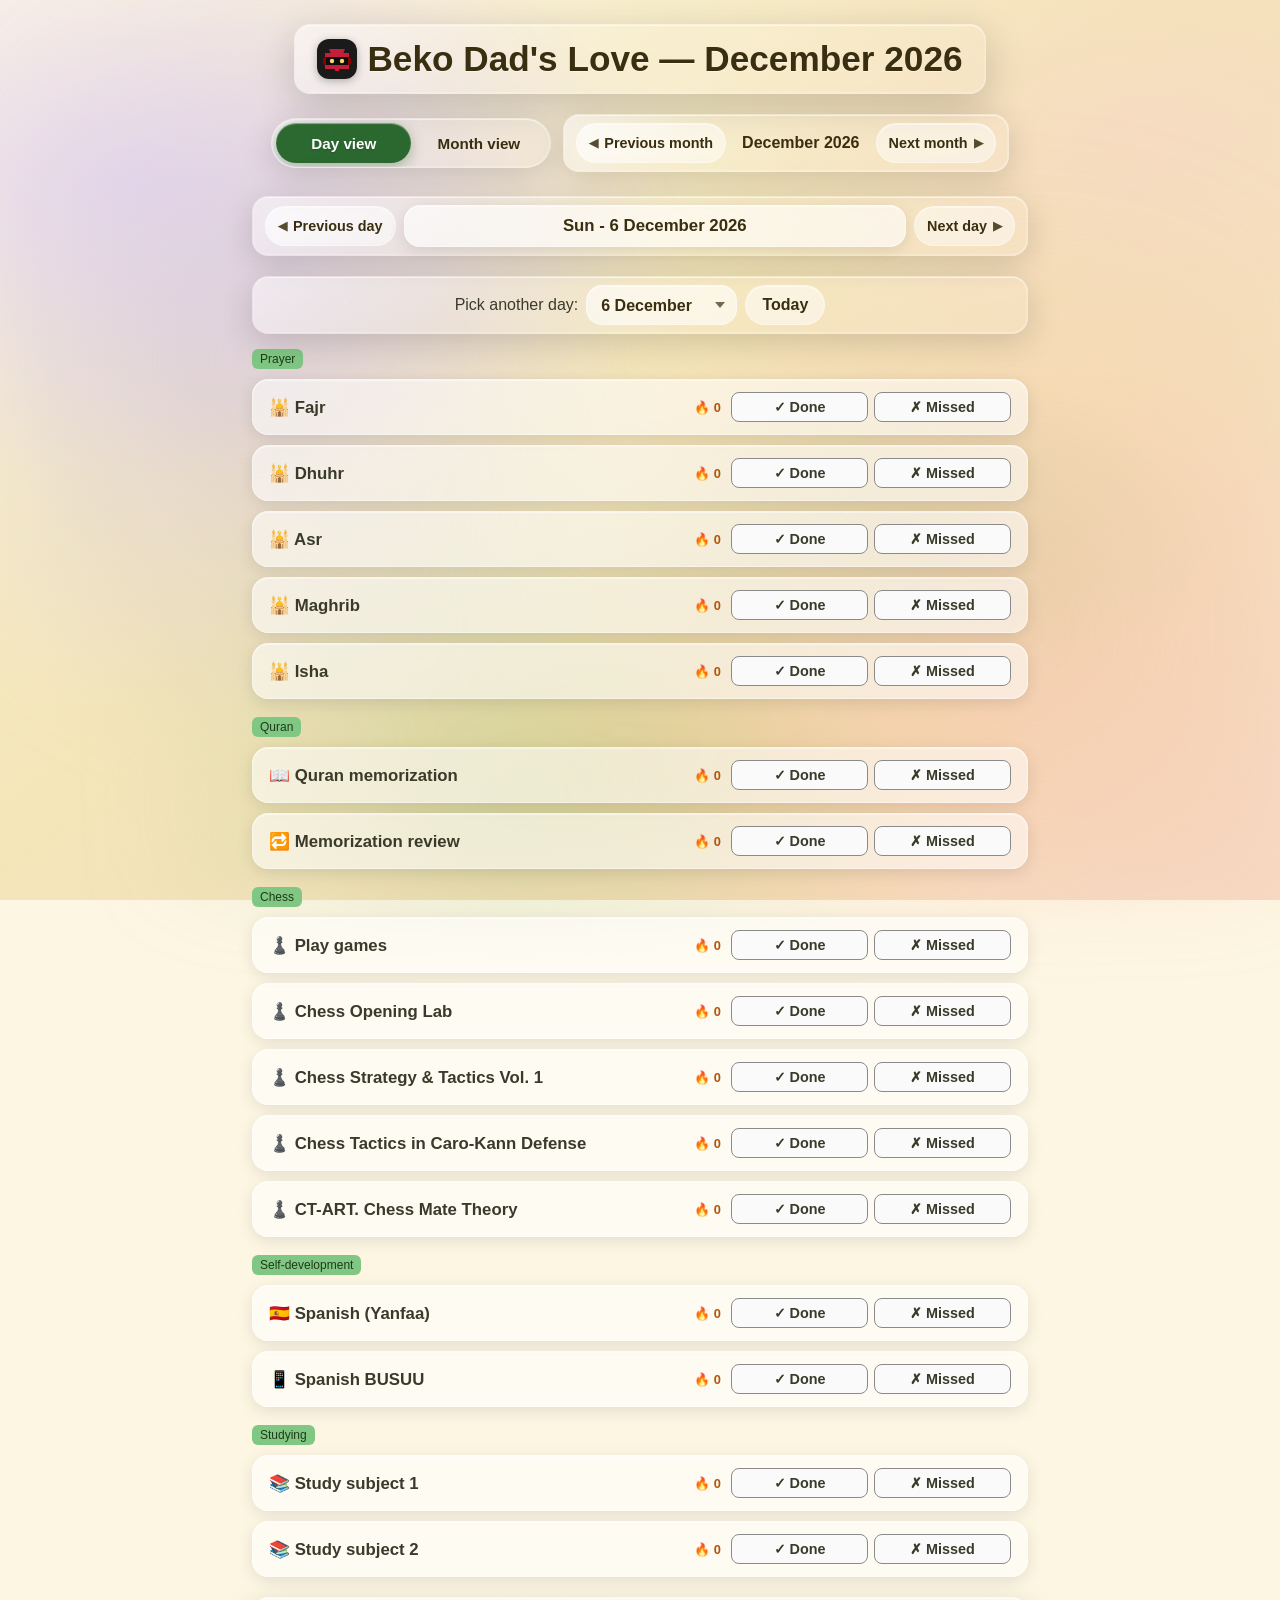
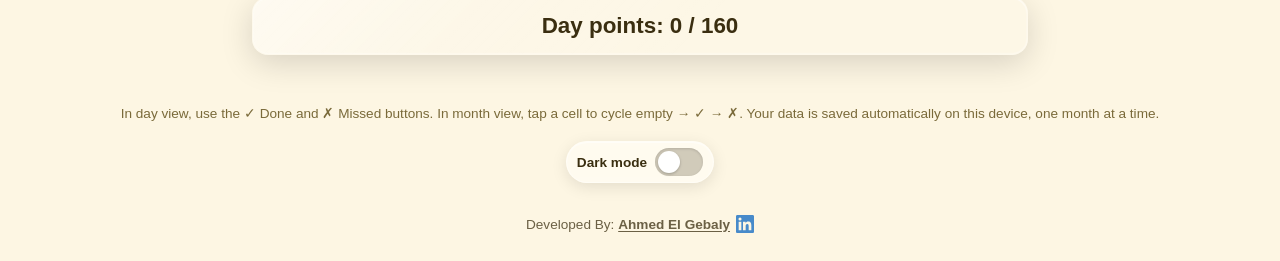
==== commit 962905bc: "Revamp UI theme, memo OG image, and habit updates Refresh app visuals to a violet/peach glass aesthe" ====
--- a/beko.html
+++ b/beko.html
@@ -2213,7 +2213,7 @@
   const label = `${MONTH_NAMES[month]} ${toArabicDigits(year)}`;
   const title = document.getElementById('appTitle');
   if(title){
-    title.textContent = `Beko — ${label}`;
+    title.textContent = `Beko Dad's Love — ${label}`;
   }
   const monthNav = document.getElementById('monthNavTitle');
   if(monthNav) monthNav.textContent = label;
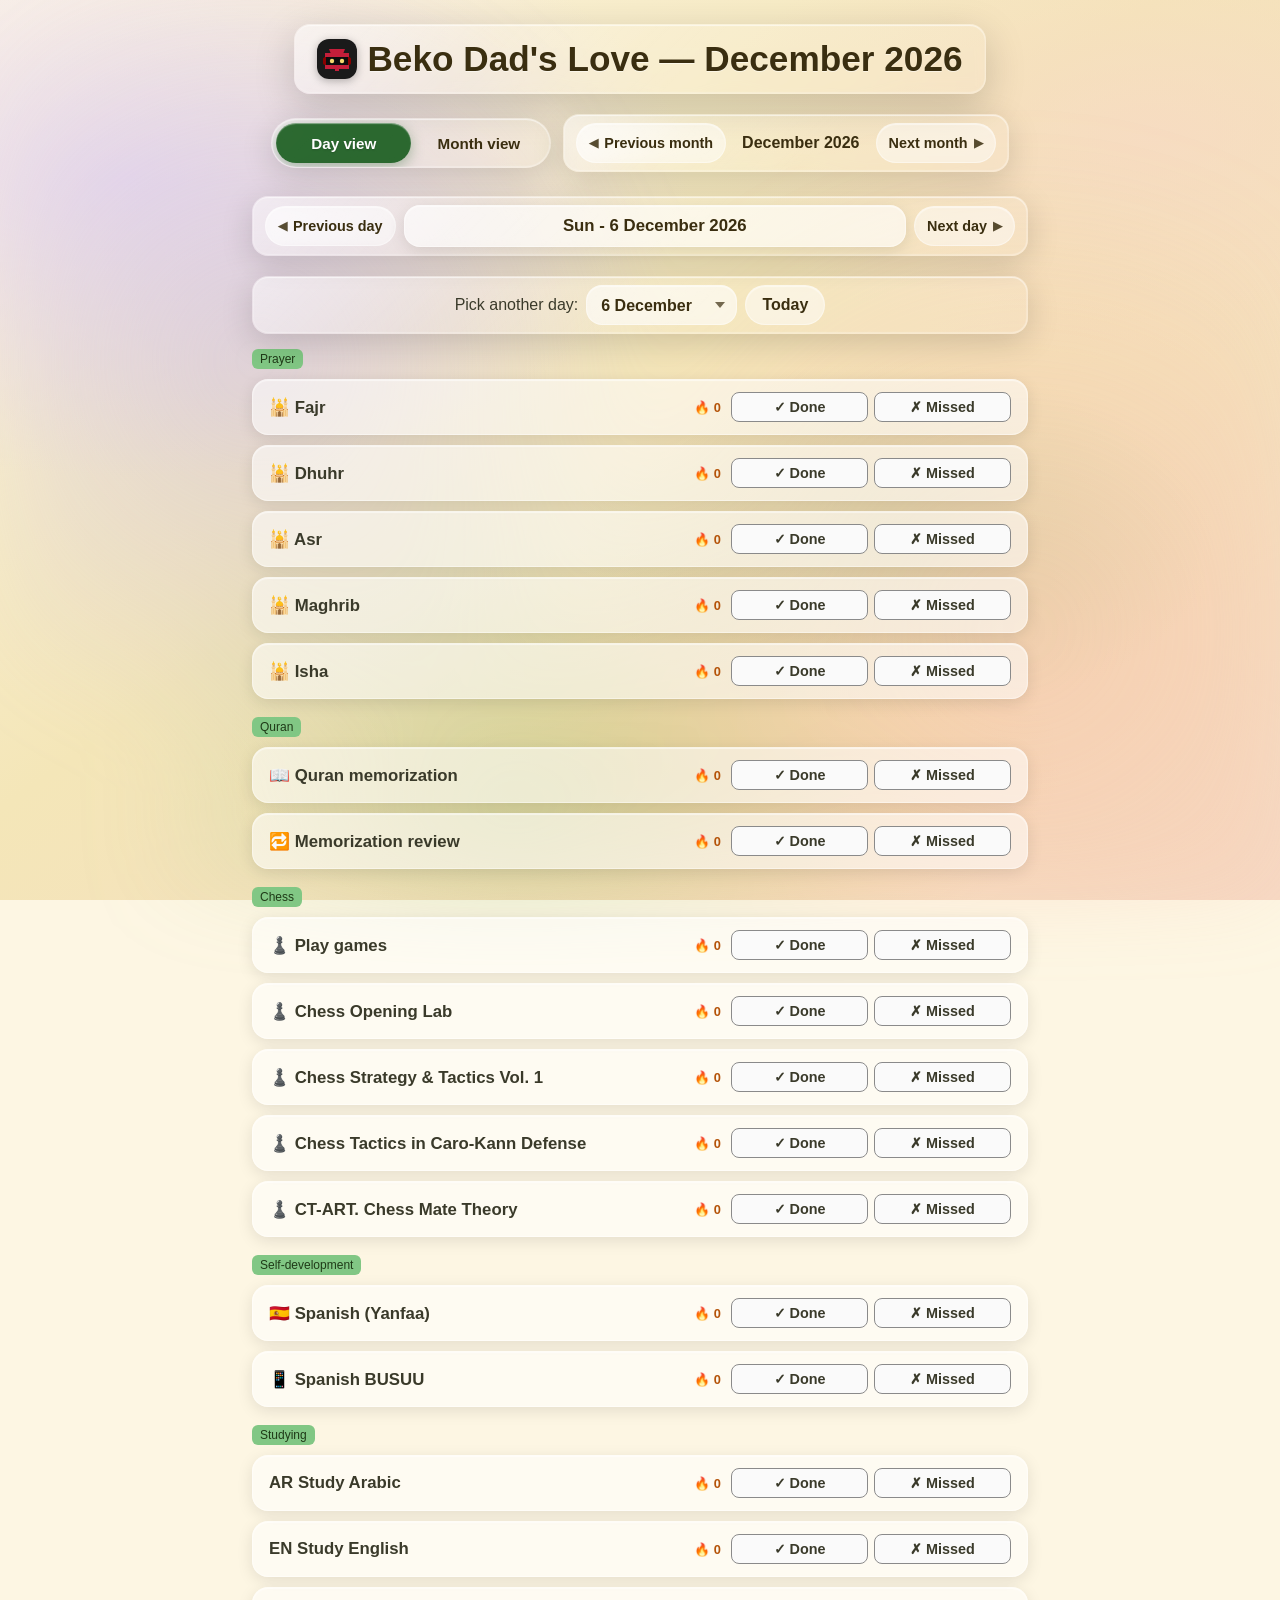
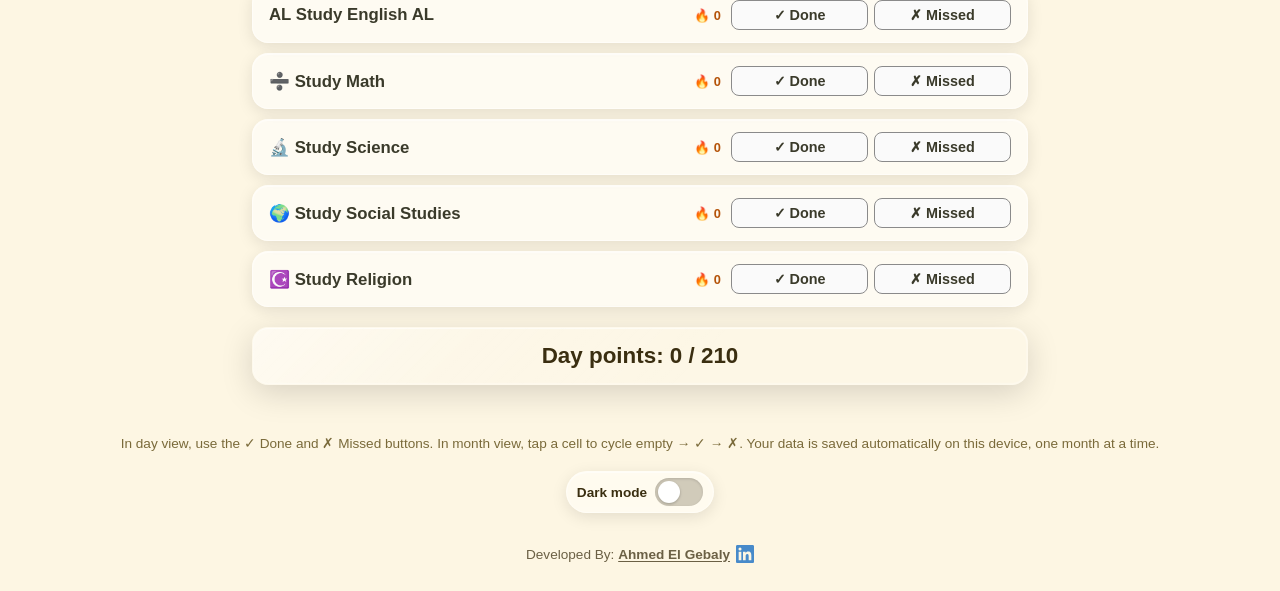
==== commit ec37af72: "Preserve deleted habit marks This change keeps habit entries that were removed from the default list" ====
--- a/beko.html
+++ b/beko.html
@@ -484,7 +484,7 @@
     z-index:0;
   }
   .view-toggle[data-mode="month"] .view-toggle-pill{
-    transform:translateX(calc(-100% - 4px));
+    transform:translateX(calc(100% + 4px));
   }
   .view-toggle-btn{
     position:relative;
@@ -1364,42 +1364,118 @@
       max-width:none;
     }
   }
+  @media(max-width:900px){
+    .top-bar{
+      flex-direction:column;
+      align-items:stretch;
+      gap:10px;
+      max-width:100%;
+      padding:0 var(--space-sm);
+      margin-bottom:var(--space-md);
+    }
+    .view-toggle{
+      width:100%;
+      min-width:0;
+    }
+    .month-nav-bar,
+    .day-view-header{
+      display:grid;
+      grid-template-columns:auto minmax(0,1fr) auto;
+      align-items:center;
+      gap:8px;
+      width:100%;
+      flex-wrap:nowrap;
+    }
+    .day-date-chip,
+    .month-nav-label{
+      min-width:0;
+      max-width:100%;
+      overflow:hidden;
+      text-overflow:ellipsis;
+      white-space:nowrap;
+    }
+    .nav-step-text{display:none;}
+    .nav-step-btn{
+      padding:8px 12px;
+      min-width:44px;
+    }
+    .day-view{
+      padding:0 var(--space-sm);
+      margin-bottom:20px;
+    }
+    .month-heatmap-shell{
+      margin-inline:var(--space-sm);
+      max-width:calc(100% - 2 * var(--space-sm));
+    }
+  }
   @media(max-width:700px){
     .weekly-section.is-visible{grid-template-columns:1fr;}
-    .header .app-title{font-size:1.6rem;}
-    .app-title-badge{width:34px;height:34px;border-radius:10px;}
-    .app-title-badge svg{width:34px;height:34px;}
+    .header{
+      padding:var(--space-lg) var(--space-sm) var(--space-xs);
+    }
+    .header .app-title{
+      font-size:1.35rem;
+      padding:10px 14px;
+      gap:8px;
+      max-width:100%;
+    }
+    .app-title-badge{width:32px;height:32px;border-radius:10px;}
+    .app-title-badge svg{width:32px;height:32px;}
     .day-view-header{
       gap:6px;
-      padding:6px 8px;
+      padding:8px;
     }
     .day-view-header .nav-step-btn{
       padding:8px 10px;
-      font-size:0.8rem;
+      font-size:0.85rem;
     }
     .day-date-chip{
       padding:8px 10px;
+      font-size:0.85rem;
+    }
+    .month-nav-bar{
+      padding:8px;
+    }
+    .month-nav-label{
       font-size:0.9rem;
+      min-width:0;
     }
     .day-picker-row{
       gap:8px;
-      padding:8px;
+      padding:10px;
+      flex-direction:column;
+      align-items:stretch;
+      text-align:center;
+    }
+    .day-picker-row label{
+      width:100%;
+    }
+    .select-wrap,
+    .select-wrap select,
+    .btn-today{
+      width:100%;
     }
     .habit-cell, th.habit-col{min-width:120px;}
     .table-legend{
       gap:8px;
       font-size:0.78rem;
+      flex-wrap:wrap;
+      justify-content:center;
     }
     .table-legend-bar{
       padding-block:6px;
     }
     .habit-progress-row{
       display:grid;
-      grid-template-columns:7.5rem minmax(3.25rem, 1fr) auto auto auto;
+      grid-template-columns:minmax(0,1fr) auto auto;
+      grid-template-areas:
+        "name name streak"
+        "bar pct pctbox";
       align-items:center;
       gap:8px;
     }
     .habit-progress-name{
+      grid-area:name;
       min-width:0;
       max-width:none;
       overflow:hidden;
@@ -1407,13 +1483,22 @@
       white-space:nowrap;
     }
     .habit-progress-bar-wrap{
+      grid-area:bar;
       flex:unset;
       width:100%;
       min-width:0;
     }
     .habit-progress-pct{
+      grid-area:pct;
       min-width:0;
       white-space:nowrap;
+    }
+    .habit-progress-pct-box{
+      grid-area:pctbox;
+    }
+    .habit-progress-row .habit-streak{
+      grid-area:streak;
+      margin-inline-start:0;
     }
     .day-habit-item{
       display:grid;
@@ -1423,19 +1508,82 @@
         "toggles toggles";
       align-items:center;
       gap:10px;
+      padding:12px;
     }
     .day-habit-item .day-habit-name{
       grid-area:name;
       flex:none;
       min-width:0;
+      overflow:hidden;
+      text-overflow:ellipsis;
+      white-space:nowrap;
+      font-size:1rem;
     }
     .day-habit-item .habit-streak{
       grid-area:streak;
+      flex-shrink:0;
     }
     .day-habit-item .day-toggle-group{
       grid-area:toggles;
       min-width:0;
       width:100%;
+    }
+    .day-total{
+      font-size:1.15rem;
+      padding:12px;
+      margin-top:14px;
+    }
+    .site-footer{
+      flex-wrap:wrap;
+      gap:8px;
+      padding:12px;
+      text-align:center;
+      justify-content:center;
+      font-size:0.85rem;
+    }
+    .theme-switch-wrap{
+      padding-inline:var(--space-sm);
+    }
+    .modal{
+      padding:var(--space-lg);
+      max-height:85vh;
+    }
+    .modal-row{
+      flex-direction:column;
+      align-items:stretch;
+    }
+    .habit-manager .row{
+      flex-direction:column;
+    }
+    .footer-note{
+      padding-inline:var(--space-sm);
+      font-size:0.9rem;
+    }
+  }
+  @media(max-width:480px){
+    .header .app-title{
+      font-size:1.15rem;
+      padding:8px 12px;
+    }
+    .view-toggle-btn{
+      padding:8px 10px;
+      font-size:0.85rem;
+    }
+    .day-date-chip{
+      font-size:0.78rem;
+      padding:8px 6px;
+    }
+    .day-toggle-btn{
+      padding:10px 8px;
+      font-size:0.85rem;
+      min-height:44px;
+    }
+    .day-habit-cat{
+      font-size:0.72rem;
+      padding:4px 10px;
+    }
+    .footer-note{
+      font-size:0.85rem;
     }
   }
 </style>
@@ -1479,12 +1627,12 @@
     <button class="view-toggle-btn" id="showMonthBtn" type="button" aria-pressed="false">Month view</button>
   </div>
   <div class="month-nav-bar liquid-glass" aria-label="Month navigation">
-    <button type="button" id="prevMonthBtn" class="nav-step-btn">
-      <span class="nav-step-icon" aria-hidden="true">◀</span> Previous month
+    <button type="button" id="prevMonthBtn" class="nav-step-btn" aria-label="Previous month">
+      <span class="nav-step-icon" aria-hidden="true">◀</span><span class="nav-step-text"> Previous month</span>
     </button>
     <span id="monthNavTitle" class="month-nav-label"></span>
-    <button type="button" id="nextMonthBtn" class="nav-step-btn">
-      Next month <span class="nav-step-icon" aria-hidden="true">▶</span>
+    <button type="button" id="nextMonthBtn" class="nav-step-btn" aria-label="Next month">
+      <span class="nav-step-text">Next month </span><span class="nav-step-icon" aria-hidden="true">▶</span>
     </button>
   </div>
   <button type="button" id="settingsBtn" class="theme-toggle liquid-glass-lite" style="display: none;" aria-label="Settings">⚙ Settings</button>
@@ -1492,12 +1640,12 @@
 
 <div class="day-view" id="dayView">
   <div class="day-view-header liquid-glass">
-    <button type="button" id="prevDayBtn" class="nav-step-btn">
-      <span class="nav-step-icon" aria-hidden="true">◀</span> Previous day
+    <button type="button" id="prevDayBtn" class="nav-step-btn" aria-label="Previous day">
+      <span class="nav-step-icon" aria-hidden="true">◀</span><span class="nav-step-text"> Previous day</span>
     </button>
     <h2 id="dayViewTitle" class="day-date-chip liquid-glass-lite"></h2>
-    <button type="button" id="nextDayBtn" class="nav-step-btn">
-      Next day <span class="nav-step-icon" aria-hidden="true">▶</span>
+    <button type="button" id="nextDayBtn" class="nav-step-btn" aria-label="Next day">
+      <span class="nav-step-text">Next day </span><span class="nav-step-icon" aria-hidden="true">▶</span>
     </button>
   </div>
   <div class="day-picker-row liquid-glass">
@@ -1923,6 +2071,65 @@
   return habits;
 }
 
+function habitHasMarks(marks, hIdx){
+  return Object.keys(marks || {}).some(k => {
+    const hi = parseInt(k.split("_")[0], 10);
+    return hi === hIdx && normalizeMark(marks[k]);
+  });
+}
+
+/** Merge DEFAULT_HABITS into a saved month: add new tasks, keep deleted tasks that already have marks. */
+function mergeHabitsWithDefaults(savedHabits, savedMarks){
+  const marks = savedMarks || {};
+  const saved = Array.isArray(savedHabits) ? savedHabits : [];
+  if(!saved.length){
+    return {
+      habits: JSON.parse(JSON.stringify(DEFAULT_HABITS)),
+      marks
+    };
+  }
+
+  const savedByName = new Map(saved.map((h, i) => [h.name, { habit: h, oldIdx: i }]));
+  const nextHabits = [];
+  const oldToNew = {};
+
+  DEFAULT_HABITS.forEach(def => {
+    const found = savedByName.get(def.name);
+    if(found){
+      oldToNew[found.oldIdx] = nextHabits.length;
+      nextHabits.push({
+        ...found.habit,
+        cat: def.cat,
+        icon: def.icon,
+        ...(Object.prototype.hasOwnProperty.call(def, "points") ? { points: def.points } : {})
+      });
+      savedByName.delete(def.name);
+    } else {
+      nextHabits.push(JSON.parse(JSON.stringify(def)));
+    }
+  });
+
+  saved.forEach((h, oldIdx) => {
+    if(!savedByName.has(h.name)) return;
+    if(!habitHasMarks(marks, oldIdx)) return;
+    oldToNew[oldIdx] = nextHabits.length;
+    nextHabits.push(h);
+  });
+
+  const nextMarks = {};
+  Object.keys(marks).forEach(k => {
+    const [hi, day] = k.split("_");
+    const newIdx = oldToNew[parseInt(hi, 10)];
+    if(newIdx == null) return;
+    nextMarks[`${newIdx}_${day}`] = marks[k];
+  });
+
+  return {
+    habits: syncHabitPointsFromDefaults(nextHabits),
+    marks: nextMarks
+  };
+}
+
 let state = {
   habits: JSON.parse(JSON.stringify(DEFAULT_HABITS)),
   marks: {},
@@ -2160,15 +2367,18 @@
 function loadState(){
   const {year, month} = getCurrentYearMonth();
   const raw = localStorage.getItem(storageKey(year, month));
+  let shouldPersistMerge = false;
   if(raw){
     try{
       const parsed = JSON.parse(raw);
-      state.habits = syncHabitPointsFromDefaults(
-        parsed.habits && parsed.habits.length ? parsed.habits : JSON.parse(JSON.stringify(DEFAULT_HABITS))
-      );
-      state.marks = parsed.marks || {};
+      const merged = mergeHabitsWithDefaults(parsed.habits, parsed.marks);
+      state.habits = merged.habits;
+      state.marks = merged.marks;
       state.weekly = parsed.weekly || {};
       state.longestStreaks = parsed.longestStreaks || {};
+      shouldPersistMerge =
+        JSON.stringify(parsed.habits || []) !== JSON.stringify(merged.habits) ||
+        JSON.stringify(parsed.marks || {}) !== JSON.stringify(merged.marks);
     }catch(e){
       state = {habits: JSON.parse(JSON.stringify(DEFAULT_HABITS)), marks:{}, weekly:{}, longestStreaks:{}};
     }
@@ -2177,6 +2387,7 @@
   }
   ensureLongestStreaks();
   weeklyBuiltFor = null;
+  if(shouldPersistMerge) saveState();
   renderAll();
 }
 
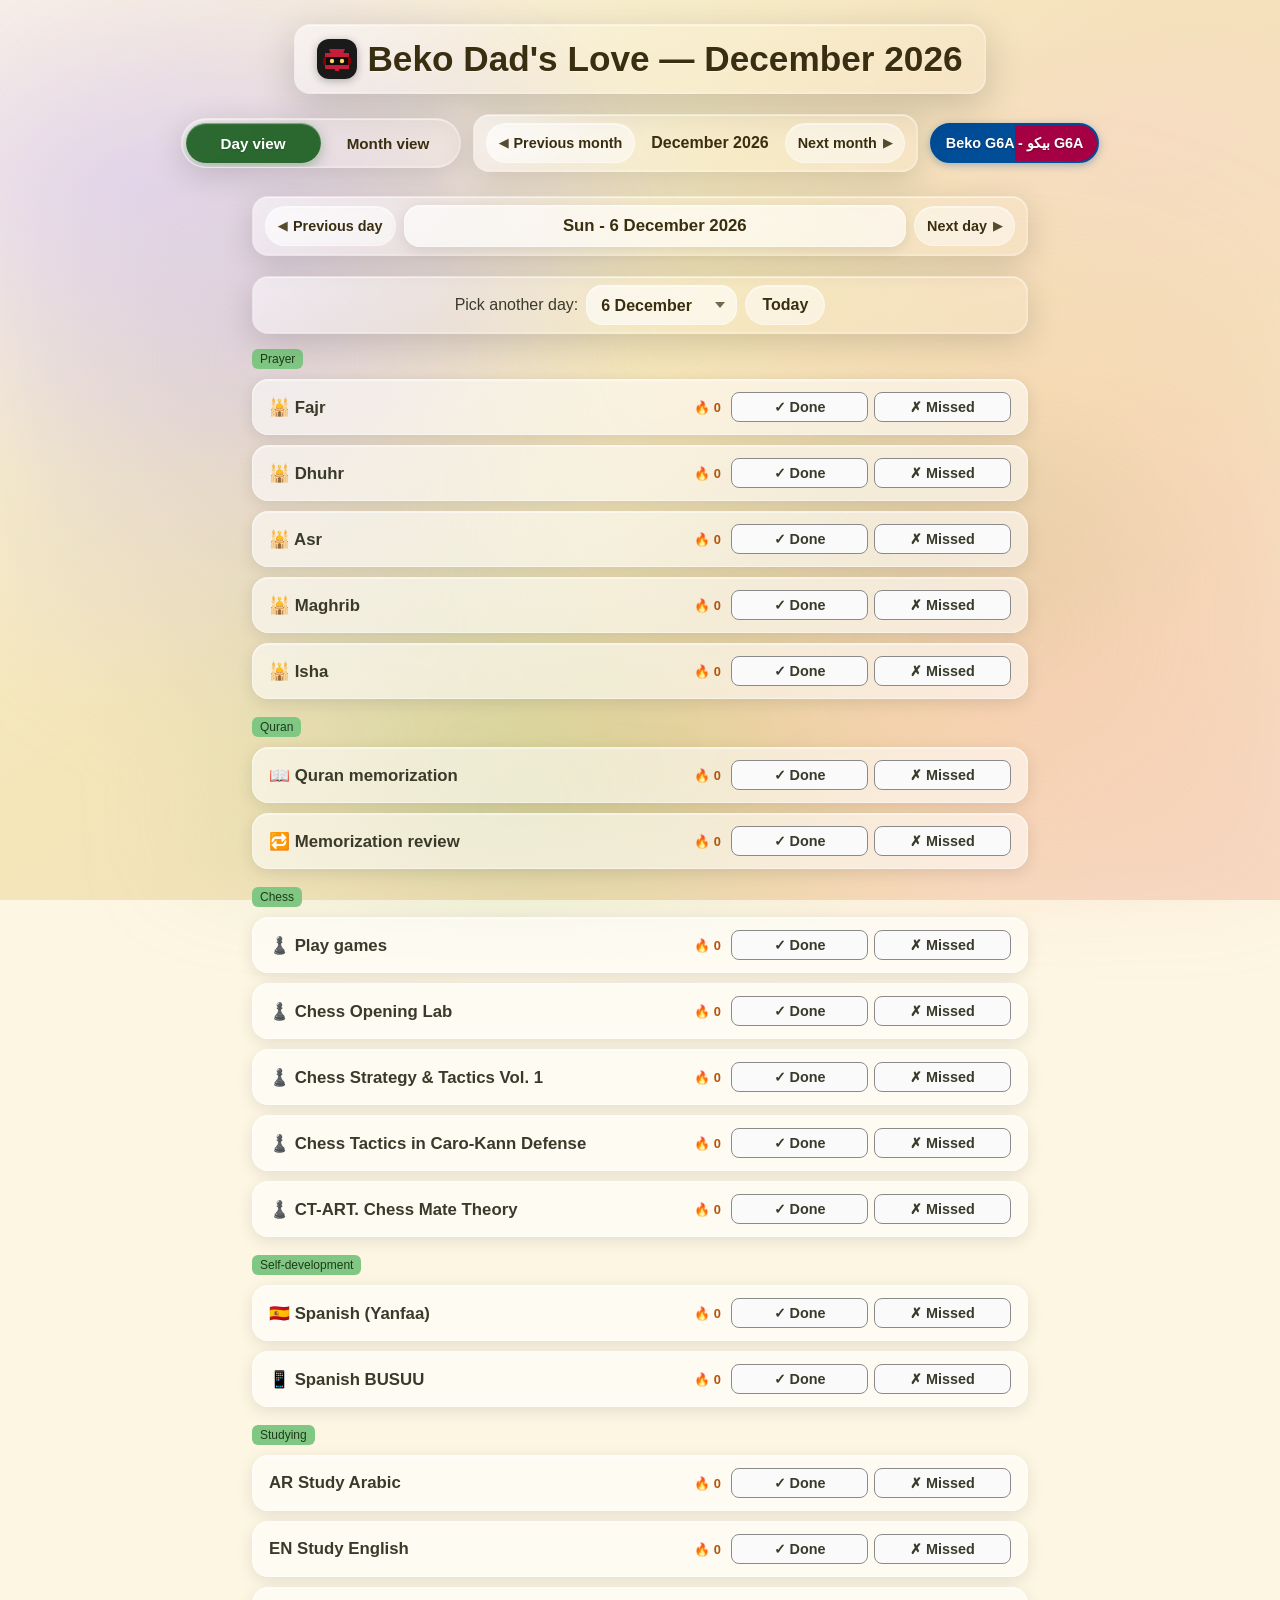
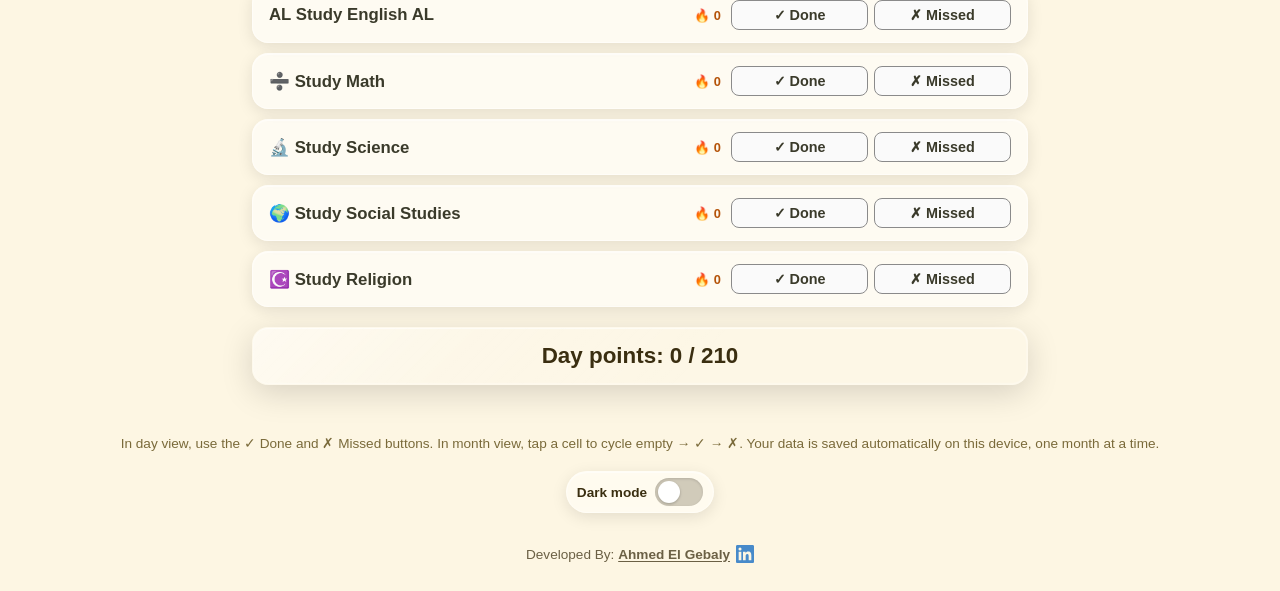
==== commit a2be4bc2: "Add Grade 6A timetable modal This adds a Grade 6A timetable button to the main tracker pages and ope" ====
--- a/beko.html
+++ b/beko.html
@@ -381,6 +381,22 @@
     cursor:pointer;
   }
   .theme-toggle:active{transform:scale(0.96);}
+  #timetableBtn{
+    color:#fff;
+    border:2px solid #004d98;
+    background:linear-gradient(90deg, #004d98 0%, #004d98 50%, #a50044 50%, #a50044 100%);
+    backdrop-filter:none;
+    -webkit-backdrop-filter:none;
+    text-shadow:0 1px 2px rgba(0,0,0,0.35);
+    box-shadow:0 2px 8px rgba(0,77,152,0.35);
+  }
+  #timetableBtn:hover{
+    filter:brightness(1.08);
+  }
+  #timetableBtn:active{
+    transform:scale(0.96);
+    filter:brightness(0.95);
+  }
   button:focus-visible,
   select:focus-visible,
   input:focus-visible,
@@ -1233,6 +1249,28 @@
     cursor:pointer;
     color:var(--text-dark);
     padding:4px 8px;
+  }
+  .timetable-modal{
+    max-width:min(1100px, 96vw);
+    width:100%;
+    height:min(92vh, 900px);
+    max-height:92vh;
+    padding:48px 12px 12px;
+    overflow:hidden;
+    display:flex;
+    flex-direction:column;
+  }
+  .timetable-modal h2{
+    margin:0 0 10px;
+    font-size:1.15rem;
+  }
+  .timetable-frame{
+    flex:1;
+    width:100%;
+    border:0;
+    border-radius:10px;
+    background:#fff;
+    min-height:0;
   }
   .toast{
     position:fixed;
@@ -1635,6 +1673,7 @@
       <span class="nav-step-text">Next month </span><span class="nav-step-icon" aria-hidden="true">▶</span>
     </button>
   </div>
+  <button type="button" id="timetableBtn" class="theme-toggle" aria-label="Beko G6A">Beko G6A - بيكو G6A</button>
   <button type="button" id="settingsBtn" class="theme-toggle liquid-glass-lite" style="display: none;" aria-label="Settings">⚙ Settings</button>
 </div>
 
@@ -1713,6 +1752,14 @@
     </a>
   </span>
 </footer>
+
+<div class="modal-overlay" id="timetableModal" role="dialog" aria-modal="true" aria-labelledby="timetableTitle">
+  <div class="modal timetable-modal">
+    <button type="button" class="modal-close" id="closeTimetableBtn" aria-label="Close">×</button>
+    <h2 id="timetableTitle">Grade 6.A Timetable 2026 / 2027</h2>
+    <iframe class="timetable-frame" id="timetableFrame" title="Grade 6.A Timetable" src="about:blank" loading="lazy"></iframe>
+  </div>
+</div>
 
 <div class="modal-overlay" id="settingsModal" role="dialog" aria-modal="true" aria-labelledby="settingsTitle">
   <div class="modal">
@@ -2793,6 +2840,17 @@
   window.addEventListener('resize', layoutMonthLegend);
 }
 
+function openTimetable(){
+  const frame = document.getElementById('timetableFrame');
+  if(frame && frame.getAttribute('src') === 'about:blank'){
+    frame.src = 'Beko_G6_2027.html';
+  }
+  document.getElementById('timetableModal').classList.add('is-open');
+}
+function closeTimetable(){
+  document.getElementById('timetableModal').classList.remove('is-open');
+}
+
 function openSettings(){
   document.getElementById('settingsModal').classList.add('is-open');
   renderHabitManageList();
@@ -3023,6 +3081,11 @@
   e.target.value = "";
 });
 
+document.getElementById('timetableBtn').addEventListener('click', openTimetable);
+document.getElementById('closeTimetableBtn').addEventListener('click', closeTimetable);
+document.getElementById('timetableModal').addEventListener('click', (e) => {
+  if(e.target.id === 'timetableModal') closeTimetable();
+});
 document.getElementById('settingsBtn').addEventListener('click', openSettings);
 document.getElementById('closeSettingsBtn').addEventListener('click', closeSettings);
 document.getElementById('settingsModal').addEventListener('click', (e) => {
@@ -3030,6 +3093,7 @@
 });
 document.addEventListener('keydown', (e) => {
   if(e.key === 'Escape'){
+    closeTimetable();
     closeSettings();
   }
 });
